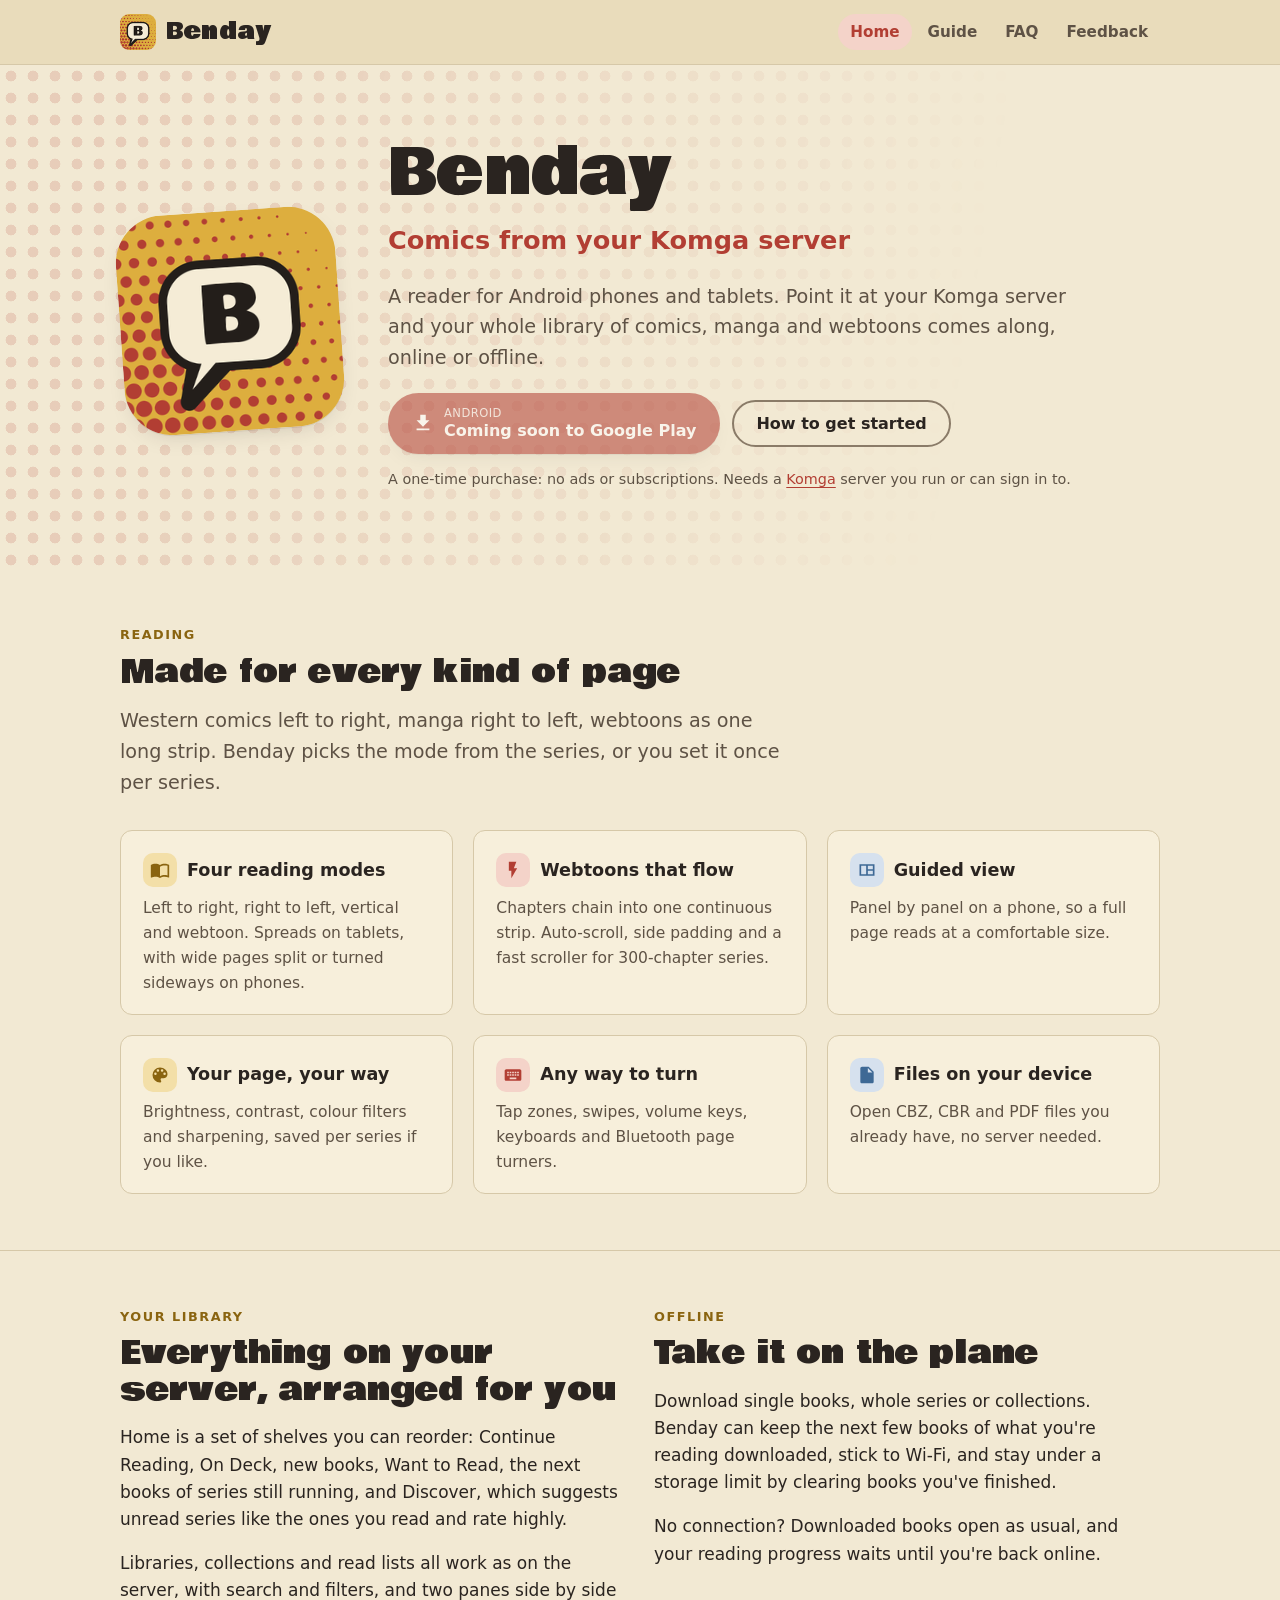
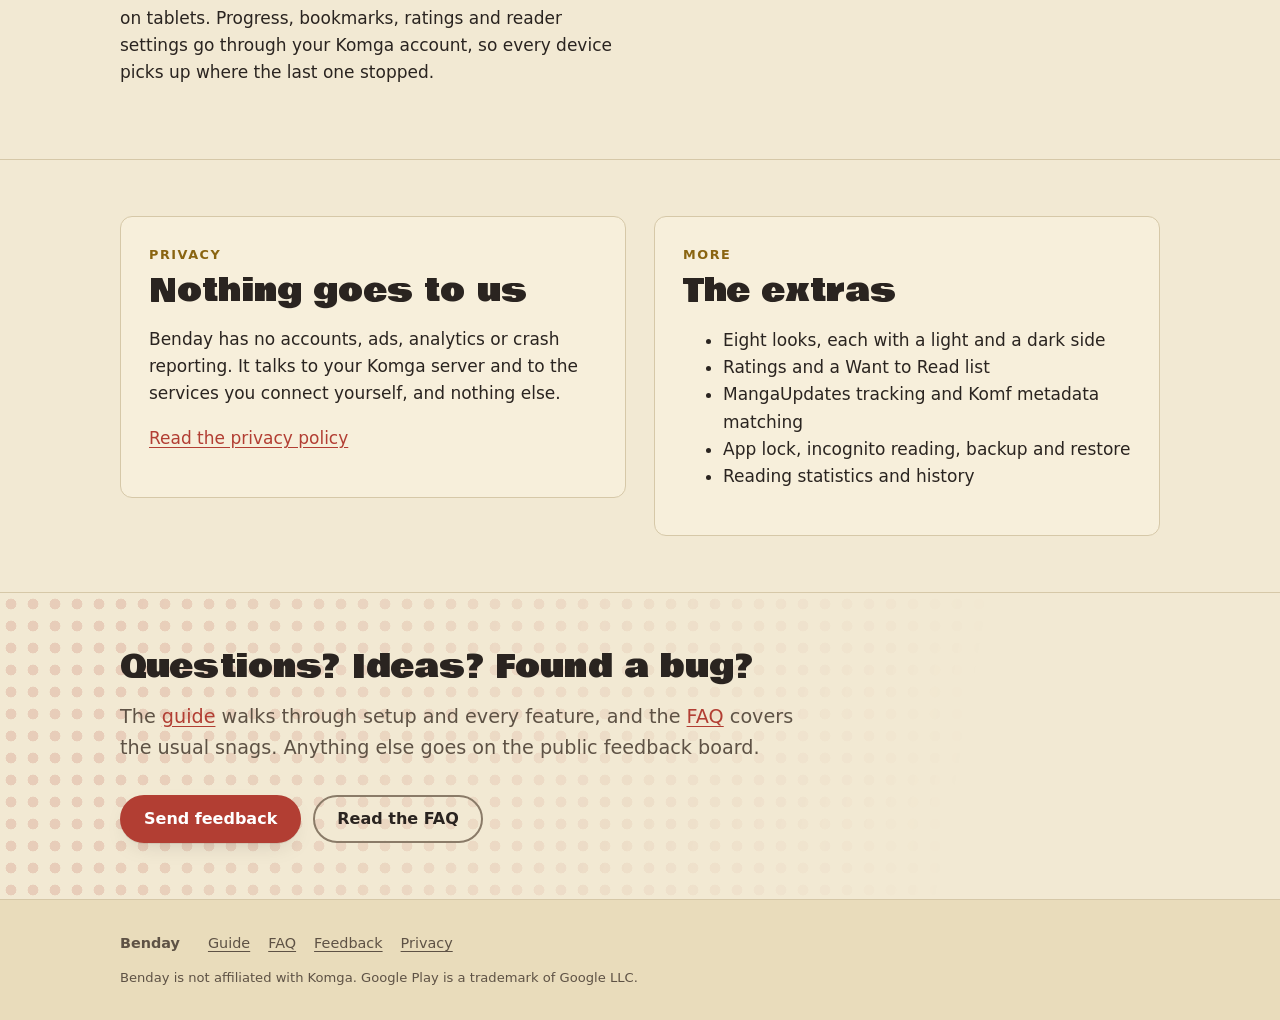
==== index.html @ 6f338eef "Benday is a one-time purchase" ====
<!doctype html>
<html lang="en">
<head>
  <meta charset="utf-8">
  <meta name="viewport" content="width=device-width, initial-scale=1">
  <title>Benday: comics from your Komga server</title>
  <meta name="description" content="Benday is an Android reader for Komga: comics, manga and webtoons from your own server, online or offline. No accounts, ads or analytics.">
  <meta property="og:title" content="Benday">
  <meta property="og:description" content="Comics, manga and webtoons from your own Komga server, on your Android phone or tablet.">
  <meta property="og:image" content="assets/img/feature-graphic.png">
  <meta name="theme-color" content="#e9dcbb" media="(prefers-color-scheme: light)">
  <meta name="theme-color" content="#1e2631" media="(prefers-color-scheme: dark)">
  <link rel="icon" href="assets/img/favicon.png">
  <link rel="apple-touch-icon" href="assets/img/apple-touch-icon.png">
  <link rel="stylesheet" href="assets/style.css">
</head>
<body>
  <header class="site-header">
    <div class="wrap">
      <a class="brand" href="index.html"><img src="assets/img/favicon.png" alt="" width="36" height="36">Benday</a>
      <nav class="site-nav" aria-label="Main">
        <a href="index.html">Home</a>
        <a href="docs.html">Guide</a>
        <a href="faq.html">FAQ</a>
        <a href="feedback.html">Feedback</a>
      </nav>
    </div>
  </header>

  <main>
    <div class="hero dots">
      <div class="wrap">
        <img class="hero-icon" src="assets/img/icon-256.png" alt="The Benday app icon: a speech bubble with a B on a halftone background" width="220" height="220">
        <div>
          <h1>Benday</h1>
          <p class="tagline">Comics from your Komga server</p>
          <p class="lede">A reader for Android phones and tablets. Point it at your Komga server and your whole library of comics, manga and webtoons comes along, online or offline.</p>
          <div class="actions">
            <a class="btn btn-primary" data-play href="#">
              <svg viewBox="0 0 24 24" aria-hidden="true"><path fill="currentColor" d="M5 20h14v-2H5v2zM19 9h-4V3H9v6H5l7 7 7-7z"/></svg>
              <span><small>Android</small><span data-play-label>Get it on Google Play</span></span>
            </a>
            <a class="btn btn-ghost" href="docs.html#getting-started">How to get started</a>
          </div>
          <p class="note">A one-time purchase: no ads or subscriptions. Needs a <a href="https://komga.org">Komga</a> server you run or can sign in to.</p>
        </div>
      </div>
    </div>

    <section>
      <div class="wrap">
        <div class="section-head">
          <p class="kicker">Reading</p>
          <h2>Made for every kind of page</h2>
          <p class="lede">Western comics left to right, manga right to left, webtoons as one long strip. Benday picks the mode from the series, or you set it once per series.</p>
        </div>
        <div class="features">
          <article class="feature">
            <h3><span class="badge"><svg viewBox="0 0 24 24" aria-hidden="true"><path fill="currentColor" d="M21 5c-1.1-.35-2.3-.5-3.5-.5-1.95 0-4.05.4-5.5 1.5-1.45-1.1-3.55-1.5-5.5-1.5S2.45 4.9 1 6v14.65c0 .25.25.5.5.5.1 0 .15-.05.25-.05C3.1 20.45 5.05 20 6.5 20c1.95 0 4.05.4 5.5 1.5 1.35-.85 3.8-1.5 5.5-1.5 1.65 0 3.35.3 4.75 1.05.1.05.15.05.25.05.25 0 .5-.25.5-.5V6c-.6-.45-1.25-.75-2-1zm0 13.5c-1.1-.35-2.3-.5-3.5-.5-1.7 0-4.15.65-5.5 1.5V8c1.35-.85 3.8-1.5 5.5-1.5 1.2 0 2.4.15 3.5.5v11.5z"/></svg></span>Four reading modes</h3>
            <p>Left to right, right to left, vertical and webtoon. Spreads on tablets, with wide pages split or turned sideways on phones.</p>
          </article>
          <article class="feature">
            <h3><span class="badge"><svg viewBox="0 0 24 24" aria-hidden="true"><path fill="currentColor" d="M7 2v11h3v9l7-12h-4l3-8z"/></svg></span>Webtoons that flow</h3>
            <p>Chapters chain into one continuous strip. Auto-scroll, side padding and a fast scroller for 300-chapter series.</p>
          </article>
          <article class="feature">
            <h3><span class="badge"><svg viewBox="0 0 24 24" aria-hidden="true"><path fill="currentColor" d="M3 5v14h18V5H3zm8 12H5V7h6v10zm8 0h-6v-4h6v4zm0-6h-6V7h6v4z"/></svg></span>Guided view</h3>
            <p>Panel by panel on a phone, so a full page reads at a comfortable size.</p>
          </article>
          <article class="feature">
            <h3><span class="badge"><svg viewBox="0 0 24 24" aria-hidden="true"><path fill="currentColor" d="M12 3a9 9 0 0 0 0 18c.83 0 1.5-.67 1.5-1.5 0-.39-.15-.74-.39-1.01-.23-.26-.38-.61-.38-.99 0-.83.67-1.5 1.5-1.5H16c2.76 0 5-2.24 5-5 0-4.42-4.03-8-9-8zm-5.5 9a1.5 1.5 0 1 1 0-3 1.5 1.5 0 0 1 0 3zm3-4a1.5 1.5 0 1 1 0-3 1.5 1.5 0 0 1 0 3zm5 0a1.5 1.5 0 1 1 0-3 1.5 1.5 0 0 1 0 3zm3 4a1.5 1.5 0 1 1 0-3 1.5 1.5 0 0 1 0 3z"/></svg></span>Your page, your way</h3>
            <p>Brightness, contrast, colour filters and sharpening, saved per series if you like.</p>
          </article>
          <article class="feature">
            <h3><span class="badge"><svg viewBox="0 0 24 24" aria-hidden="true"><path fill="currentColor" d="M20 5H4c-1.1 0-2 .9-2 2v10c0 1.1.9 2 2 2h16c1.1 0 2-.9 2-2V7c0-1.1-.9-2-2-2zm-9 3h2v2h-2V8zm0 3h2v2h-2v-2zM8 8h2v2H8V8zm0 3h2v2H8v-2zm-1 2H5v-2h2v2zm0-3H5V8h2v2zm9 7H8v-2h8v2zm0-4h-2v-2h2v2zm0-3h-2V8h2v2zm3 3h-2v-2h2v2zm0-3h-2V8h2v2z"/></svg></span>Any way to turn</h3>
            <p>Tap zones, swipes, volume keys, keyboards and Bluetooth page turners.</p>
          </article>
          <article class="feature">
            <h3><span class="badge"><svg viewBox="0 0 24 24" aria-hidden="true"><path fill="currentColor" d="M14 2H6c-1.1 0-2 .9-2 2v16c0 1.1.9 2 2 2h12c1.1 0 2-.9 2-2V8l-6-6zm-1 7V3.5L18.5 9H13z"/></svg></span>Files on your device</h3>
            <p>Open CBZ, CBR and PDF files you already have, no server needed.</p>
          </article>
        </div>
      </div>
    </section>

    <section>
      <div class="wrap split">
        <div>
          <p class="kicker">Your library</p>
          <h2>Everything on your server, arranged for you</h2>
          <p>Home is a set of shelves you can reorder: Continue Reading, On Deck, new books, Want to Read, the next books of series still running, and Discover, which suggests unread series like the ones you read and rate highly.</p>
          <p>Libraries, collections and read lists all work as on the server, with search and filters, and two panes side by side on tablets. Progress, bookmarks, ratings and reader settings go through your Komga account, so every device picks up where the last one stopped.</p>
        </div>
        <div>
          <p class="kicker">Offline</p>
          <h2>Take it on the plane</h2>
          <p>Download single books, whole series or collections. Benday can keep the next few books of what you're reading downloaded, stick to Wi-Fi, and stay under a storage limit by clearing books you've finished.</p>
          <p>No connection? Downloaded books open as usual, and your reading progress waits until you're back online.</p>
        </div>
      </div>
    </section>

    <section>
      <div class="wrap split">
        <div class="panel">
          <p class="kicker">Privacy</p>
          <h2>Nothing goes to us</h2>
          <p>Benday has no accounts, ads, analytics or crash reporting. It talks to your Komga server and to the services you connect yourself, and nothing else.</p>
          <p><a href="privacy.html">Read the privacy policy</a></p>
        </div>
        <div class="panel">
          <p class="kicker">More</p>
          <h2>The extras</h2>
          <ul>
            <li>Eight looks, each with a light and a dark side</li>
            <li>Ratings and a Want to Read list</li>
            <li>MangaUpdates tracking and Komf metadata matching</li>
            <li>App lock, incognito reading, backup and restore</li>
            <li>Reading statistics and history</li>
          </ul>
        </div>
      </div>
    </section>

    <section class="dots">
      <div class="wrap">
        <div class="section-head">
          <h2>Questions? Ideas? Found a bug?</h2>
          <p class="lede">The <a href="docs.html">guide</a> walks through setup and every feature, and the <a href="faq.html">FAQ</a> covers the usual snags. Anything else goes on the public feedback board.</p>
        </div>
        <div class="actions">
          <a class="btn btn-primary" href="feedback.html">Send feedback</a>
          <a class="btn btn-ghost" href="faq.html">Read the FAQ</a>
        </div>
      </div>
    </section>
  </main>

  <footer class="site-footer">
    <div class="wrap">
      <strong>Benday</strong>
      <nav aria-label="Footer">
        <a href="docs.html">Guide</a>
        <a href="faq.html">FAQ</a>
        <a href="feedback.html">Feedback</a>
        <a href="privacy.html">Privacy</a>
      </nav>
      <p class="legal">Benday is not affiliated with Komga. Google Play is a trademark of Google LLC.</p>
    </div>
  </footer>
  <script src="config.js"></script>
  <script src="assets/site.js"></script>
</body>
</html>
---- assets/style.css ----
/* Benday website — the app's Aged Newsprint look: cream paper, brick
   ink, mustard and denim, Ben-Day dots, Bowlby One headings. Dark mode is
   the app's night side (dark denim, brick and mustard). */

@font-face {
  font-family: 'Bowlby One';
  src: url('fonts/BowlbyOne-Regular.ttf') format('truetype');
  font-display: swap;
}

:root {
  --ground: #f2e9d3;
  --bar: #e9dcbb;
  --card: #f7efdb;
  --sunk: #ebdfc3;
  --ink: #2a2420;
  --ink-soft: #5e5245;
  --outline: #8a7b68;
  --rule: #d6c8a8;
  --brick: #b23e33;
  --on-brick: #ffffff;
  --brick-wash: #f4d3c9;
  --denim: #3e6995;
  --denim-wash: #d6e1ee;
  --mustard: #ddae3e;
  --mustard-deep: #8a6410;
  --mustard-wash: #f3dfa8;
  --dot: rgba(178, 62, 51, 0.16);
  --shadow: 0 1px 0 rgba(42, 36, 32, 0.08), 0 8px 24px -12px rgba(42, 36, 32, 0.25);
  --radius: 12px;
  --display: 'Bowlby One', 'Arial Black', Impact, sans-serif;
  --body: 'Noto Sans', Roboto, system-ui, -apple-system, 'Segoe UI', sans-serif;
  --mono: 'JetBrains Mono', ui-monospace, 'SFMono-Regular', Menlo, monospace;
  color-scheme: light;
}

@media (prefers-color-scheme: dark) {
  :root {
    --ground: #141a22;
    --bar: #1e2631;
    --card: #1c242f;
    --sunk: #0f141a;
    --ink: #ece4d2;
    --ink-soft: #a9a291;
    --outline: #4f5a68;
    --rule: #2e3946;
    --brick: #e0675c;
    --on-brick: #2a0a06;
    --brick-wash: #6b241d;
    --denim: #8fb3d9;
    --denim-wash: #232d39;
    --mustard: #ddae3e;
    --mustard-deep: #ddae3e;
    --mustard-wash: #4a3a12;
    --dot: rgba(221, 174, 62, 0.12);
    --shadow: 0 1px 0 rgba(0, 0, 0, 0.3), 0 10px 28px -14px rgba(0, 0, 0, 0.7);
    color-scheme: dark;
  }
}

*, *::before, *::after { box-sizing: border-box; }

html { -webkit-text-size-adjust: 100%; }

body {
  margin: 0;
  background: var(--ground);
  color: var(--ink);
  font: 17px/1.6 var(--body);
}

img { max-width: 100%; height: auto; }

a { color: var(--brick); text-underline-offset: 3px; }
a:hover { text-decoration-thickness: 2px; }

:focus-visible { outline: 3px solid var(--denim); outline-offset: 2px; border-radius: 4px; }

.wrap {
  width: 100%;
  max-width: 1080px;
  margin: 0 auto;
  padding-inline: 20px;
}

/* Halftone: a dot screen that fades out, like the feature graphic. */
.dots {
  position: relative;
  isolation: isolate;
}
.dots::before {
  content: '';
  position: absolute;
  inset: 0;
  z-index: -1;
  background-image: radial-gradient(circle, var(--dot) 34%, transparent 36%);
  background-size: 22px 22px;
  -webkit-mask-image: linear-gradient(100deg, #000 10%, transparent 75%);
  mask-image: linear-gradient(100deg, #000 10%, transparent 75%);
  pointer-events: none;
}

/* ---------- Header ---------- */

.site-header {
  background: var(--bar);
  border-bottom: 1px solid var(--rule);
  position: sticky;
  top: 0;
  z-index: 10;
}
.site-header .wrap {
  display: flex;
  align-items: center;
  gap: 16px;
  min-height: 64px;
  flex-wrap: wrap;
}
.brand {
  display: flex;
  align-items: center;
  gap: 10px;
  color: var(--ink);
  text-decoration: none;
  font-family: var(--display);
  font-size: 1.45rem;
  letter-spacing: 0.01em;
}
.brand img { width: 36px; height: 36px; border-radius: 9px; }
.site-nav {
  display: flex;
  gap: 4px;
  margin-left: auto;
  flex-wrap: wrap;
}
.site-nav a {
  color: var(--ink-soft);
  text-decoration: none;
  font-weight: 600;
  font-size: 0.95rem;
  padding: 6px 12px;
  border-radius: 999px;
}
.site-nav a:hover { color: var(--ink); background: var(--sunk); }
.site-nav a[aria-current='page'] { color: var(--brick); background: var(--brick-wash); }
@media (prefers-color-scheme: dark) {
  .site-nav a[aria-current='page'] { color: #ffd9d3; }
}

/* ---------- Type ---------- */

h1, h2, h3 { line-height: 1.15; text-wrap: balance; margin: 0 0 0.5em; }
h1, h2 { font-family: var(--display); font-weight: 400; letter-spacing: 0.005em; }
h1 { font-size: clamp(2.4rem, 6vw, 4rem); }
h2 { font-size: clamp(1.5rem, 3vw, 2rem); }
h3 { font-size: 1.1rem; font-weight: 700; }
p { margin: 0 0 1em; }
.lede { font-size: 1.2rem; color: var(--ink-soft); max-width: 36em; }
.kicker {
  font-size: 0.8rem;
  font-weight: 700;
  letter-spacing: 0.12em;
  text-transform: uppercase;
  color: var(--mustard-deep);
  margin-bottom: 0.6em;
}
code, kbd {
  font-family: var(--mono);
  font-size: 0.88em;
  background: var(--sunk);
  border: 1px solid var(--rule);
  border-radius: 6px;
  padding: 0.05em 0.35em;
}

/* ---------- Buttons ---------- */

.btn {
  display: inline-flex;
  align-items: center;
  gap: 10px;
  padding: 12px 22px;
  border-radius: 999px;
  font: 700 1rem/1.2 var(--body);
  text-decoration: none;
  border: 2px solid transparent;
  cursor: pointer;
}
.btn-primary { background: var(--brick); color: var(--on-brick); box-shadow: var(--shadow); }
.btn-primary:hover { filter: brightness(1.06); }
.btn-ghost { color: var(--ink); border-color: var(--outline); background: transparent; }
.btn-ghost:hover { background: var(--sunk); }
.btn[aria-disabled='true'], .btn:disabled { opacity: 0.55; cursor: not-allowed; filter: none; }
.btn svg { width: 22px; height: 22px; flex: none; }
.btn small { display: block; font-weight: 500; font-size: 0.72rem; opacity: 0.85; letter-spacing: 0.04em; text-transform: uppercase; }
.actions { display: flex; flex-wrap: wrap; gap: 12px; align-items: center; }

/* ---------- Hero ---------- */

.hero { padding-block: 72px 64px; }
.hero .wrap {
  display: grid;
  grid-template-columns: auto 1fr;
  gap: 48px;
  align-items: center;
}
.hero-icon {
  width: 220px;
  height: 220px;
  border-radius: 48px;
  box-shadow: var(--shadow);
  transform: rotate(-4deg);
}
.hero h1 { margin-bottom: 0.15em; }
.hero .tagline {
  color: var(--brick);
  font-size: clamp(1.2rem, 2.6vw, 1.6rem);
  font-weight: 600;
  margin-bottom: 0.8em;
}
.hero .note { font-size: 0.9rem; color: var(--ink-soft); margin-top: 14px; }
@media (max-width: 720px) {
  .hero { padding-block: 40px; }
  .hero .wrap { grid-template-columns: 1fr; gap: 24px; }
  .hero-icon { width: 128px; height: 128px; border-radius: 30px; }
}

/* ---------- Sections ---------- */

section { padding-block: 56px; }
section + section { border-top: 1px solid var(--rule); }
.section-head { max-width: 40em; margin-bottom: 32px; }

.features {
  display: grid;
  grid-template-columns: repeat(3, 1fr);
  gap: 20px;
}
@media (max-width: 900px) { .features { grid-template-columns: repeat(2, 1fr); } }
@media (max-width: 560px) { .features { grid-template-columns: 1fr; } }
.feature {
  background: var(--card);
  border: 1px solid var(--rule);
  border-radius: var(--radius);
  padding: 22px 22px 18px;
}
.feature h3 { display: flex; align-items: center; gap: 10px; }
.feature p { color: var(--ink-soft); margin: 0; font-size: 0.97rem; }
.badge {
  display: inline-grid;
  place-items: center;
  width: 34px;
  height: 34px;
  border-radius: 10px;
  flex: none;
  background: var(--mustard-wash);
  color: var(--mustard-deep);
}
.badge svg { width: 20px; height: 20px; }
.feature:nth-child(3n + 2) .badge { background: var(--brick-wash); color: var(--brick); }
.feature:nth-child(3n) .badge { background: var(--denim-wash); color: var(--denim); }

.panel {
  background: var(--card);
  border: 1px solid var(--rule);
  border-radius: var(--radius);
  padding: 28px;
}
.split {
  display: grid;
  grid-template-columns: 1fr 1fr;
  gap: 28px;
  align-items: start;
}
@media (max-width: 760px) { .split { grid-template-columns: 1fr; } }

.steps { counter-reset: step; list-style: none; padding: 0; margin: 0; display: grid; gap: 14px; }
.steps li { counter-increment: step; display: grid; grid-template-columns: 40px 1fr; gap: 12px; align-items: start; }
.steps li::before {
  content: counter(step);
  display: grid;
  place-items: center;
  width: 36px;
  height: 36px;
  border-radius: 50%;
  background: var(--brick);
  color: var(--on-brick);
  font-family: var(--display);
  font-size: 1rem;
}

.callout {
  border-left: 4px solid var(--mustard);
  background: var(--mustard-wash);
  border-radius: 0 var(--radius) var(--radius) 0;
  padding: 14px 18px;
  margin: 0 0 1.2em;
}
.callout p:last-child { margin: 0; }

/* ---------- Docs layout ---------- */

.page-head { padding-block: 48px 32px; border-bottom: 1px solid var(--rule); }
.page-head p { margin: 0; }

.docs {
  display: grid;
  grid-template-columns: 220px minmax(0, 1fr);
  gap: 48px;
  padding-block: 40px 72px;
}
.toc { position: sticky; top: 88px; align-self: start; font-size: 0.93rem; }
.toc p { font-weight: 700; font-size: 0.75rem; letter-spacing: 0.12em; text-transform: uppercase; color: var(--ink-soft); margin-bottom: 8px; }
.toc ol { list-style: none; padding: 0; margin: 0; display: grid; gap: 2px; }
.toc a { display: block; color: var(--ink-soft); text-decoration: none; padding: 5px 10px; border-radius: 8px; border-left: 3px solid transparent; }
.toc a:hover { color: var(--ink); background: var(--sunk); }
.prose { max-width: 44em; }
.prose h2 { margin-top: 1.6em; scroll-margin-top: 88px; padding-top: 0.4em; border-top: 1px solid var(--rule); }
.prose h2:first-child { margin-top: 0; border-top: 0; padding-top: 0; }
.prose h3 { margin-top: 1.4em; }
.prose ul, .prose ol { padding-left: 1.3em; margin: 0 0 1em; }
.prose li { margin-bottom: 0.35em; }
.prose table { width: 100%; border-collapse: collapse; font-size: 0.95rem; margin-bottom: 1.2em; }
.prose th, .prose td { text-align: left; padding: 8px 10px; border-bottom: 1px solid var(--rule); vertical-align: top; }
.prose th { font-size: 0.78rem; letter-spacing: 0.08em; text-transform: uppercase; color: var(--ink-soft); }
.table-scroll { overflow-x: auto; }
@media (max-width: 820px) {
  .docs { grid-template-columns: 1fr; gap: 24px; }
  .toc { position: static; }
  .toc ol { grid-template-columns: repeat(auto-fill, minmax(150px, 1fr)); }
}

/* ---------- FAQ ---------- */

.faq { display: grid; gap: 12px; max-width: 48em; padding-block: 40px 72px; }
.faq details {
  background: var(--card);
  border: 1px solid var(--rule);
  border-radius: var(--radius);
  padding: 0 20px;
}
.faq summary {
  cursor: pointer;
  list-style: none;
  font-weight: 700;
  padding: 16px 32px 16px 0;
  position: relative;
}
.faq summary::-webkit-details-marker { display: none; }
.faq summary::after {
  content: '+';
  position: absolute;
  right: 0;
  top: 50%;
  translate: 0 -50%;
  font-family: var(--display);
  color: var(--brick);
  font-size: 1.3rem;
}
.faq details[open] summary::after { content: '–'; }
.faq details > div { padding-bottom: 16px; color: var(--ink-soft); }
.faq details > div p:last-child { margin: 0; }
.faq-group { font-family: var(--display); font-size: 1.2rem; margin: 20px 0 4px; }

/* ---------- Feedback form ---------- */

.form { display: grid; gap: 18px; }
.field { display: grid; gap: 6px; }
.field label, .field legend { font-weight: 700; font-size: 0.95rem; }
.field .hint { font-size: 0.85rem; color: var(--ink-soft); }
.row { display: grid; grid-template-columns: repeat(3, 1fr); gap: 14px; }
@media (max-width: 560px) { .row { grid-template-columns: 1fr; } }
input[type='text'], textarea, select {
  width: 100%;
  font: inherit;
  font-size: 1rem;
  color: var(--ink);
  background: var(--ground);
  border: 1.5px solid var(--outline);
  border-radius: 10px;
  padding: 10px 12px;
}
textarea { min-height: 160px; resize: vertical; }
input:focus, textarea:focus, select:focus { outline: none; border-color: var(--denim); box-shadow: 0 0 0 3px var(--denim-wash); }
fieldset { border: 0; padding: 0; margin: 0; }
.kinds { display: grid; grid-template-columns: repeat(3, 1fr); gap: 10px; }
@media (max-width: 480px) { .kinds { grid-template-columns: 1fr; } }
.kind input { position: absolute; opacity: 0; pointer-events: none; }
.kind span {
  display: block;
  border: 1.5px solid var(--rule);
  background: var(--ground);
  border-radius: 10px;
  padding: 12px 14px;
  cursor: pointer;
  font-weight: 700;
}
.kind span small { display: block; font-weight: 400; color: var(--ink-soft); font-size: 0.85rem; }
.kind input:checked + span { border-color: var(--brick); background: var(--brick-wash); }
.kind input:focus-visible + span { outline: 3px solid var(--denim); outline-offset: 2px; }
.form-status { font-size: 0.9rem; color: var(--ink-soft); min-height: 1.4em; margin: 0; }

/* ---------- Footer ---------- */

.site-footer {
  background: var(--bar);
  border-top: 1px solid var(--rule);
  padding-block: 32px;
  font-size: 0.9rem;
  color: var(--ink-soft);
}
.site-footer .wrap { display: flex; flex-wrap: wrap; gap: 12px 28px; align-items: center; }
.site-footer nav { display: flex; flex-wrap: wrap; gap: 6px 18px; }
.site-footer a { color: var(--ink-soft); }
.site-footer .legal { flex-basis: 100%; margin: 0; font-size: 0.82rem; }

.placeholder { background: var(--mustard-wash); padding: 0 0.25em; border-radius: 4px; }
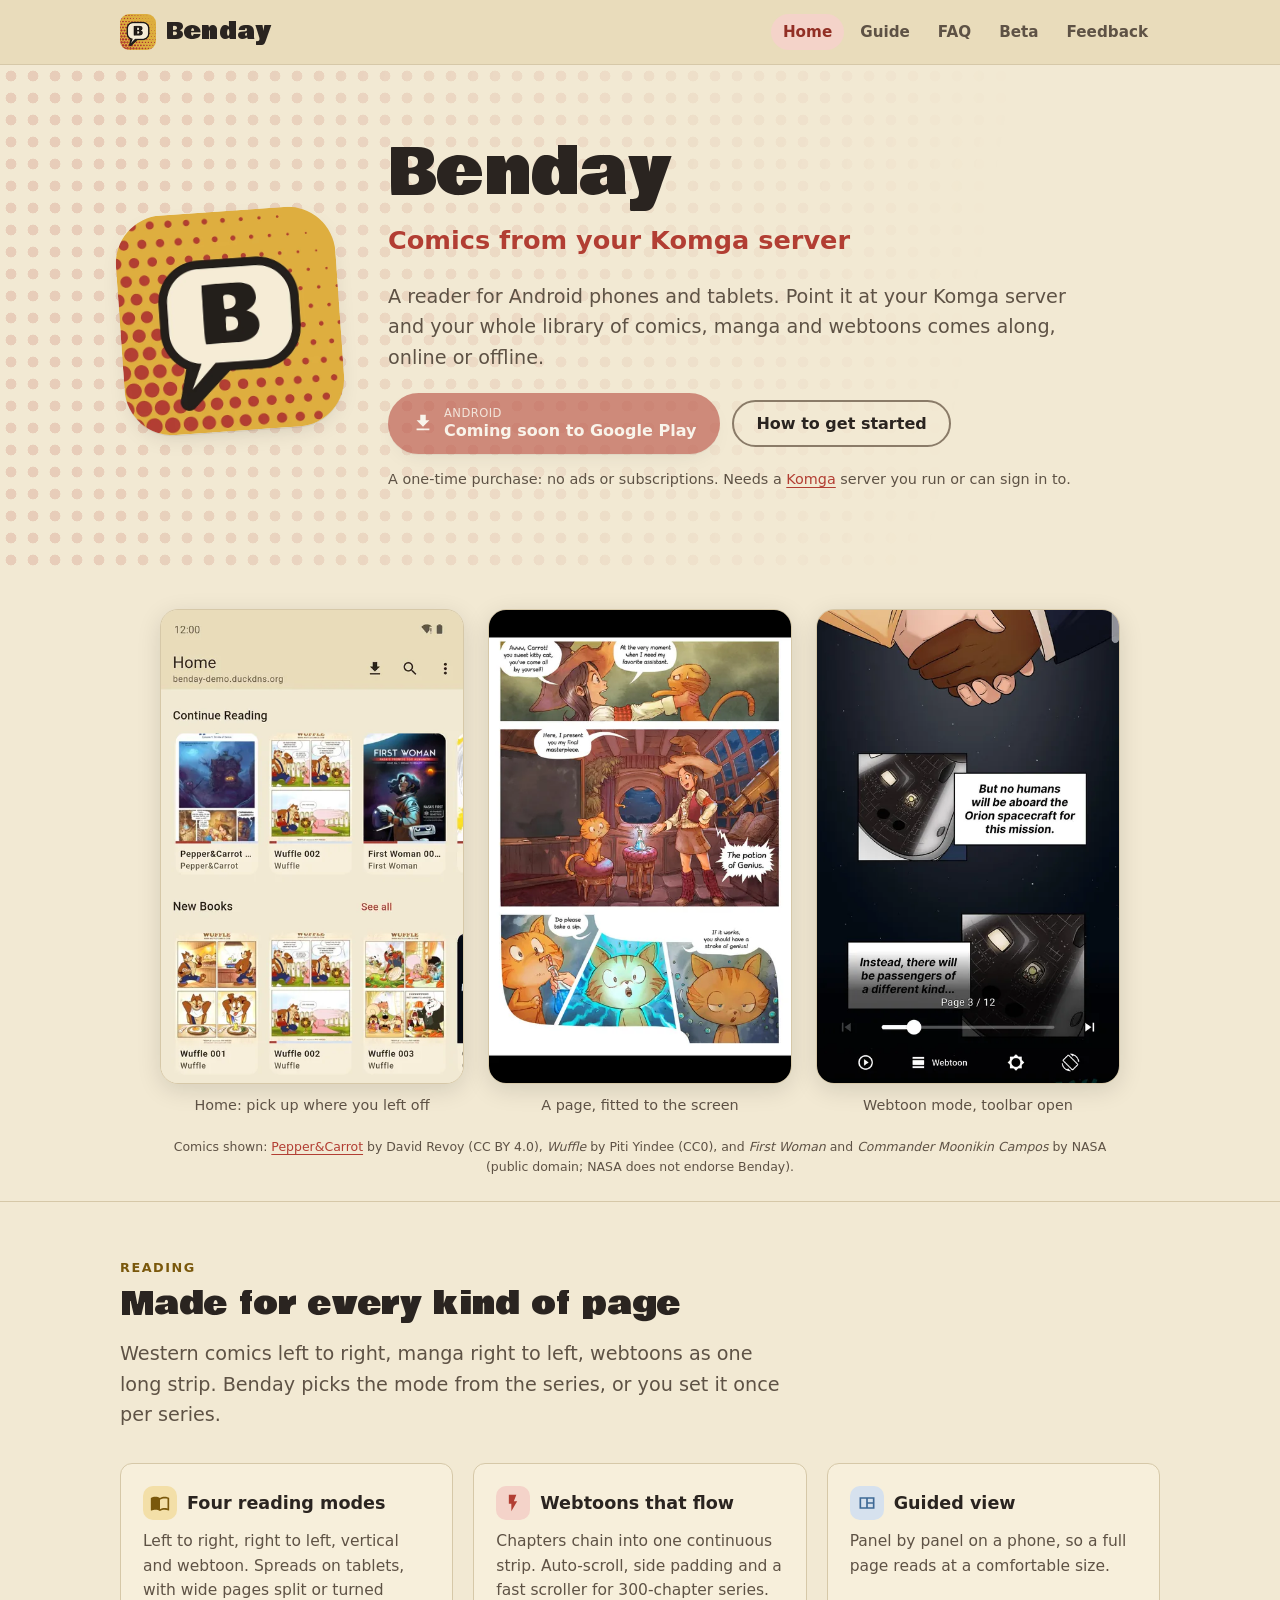
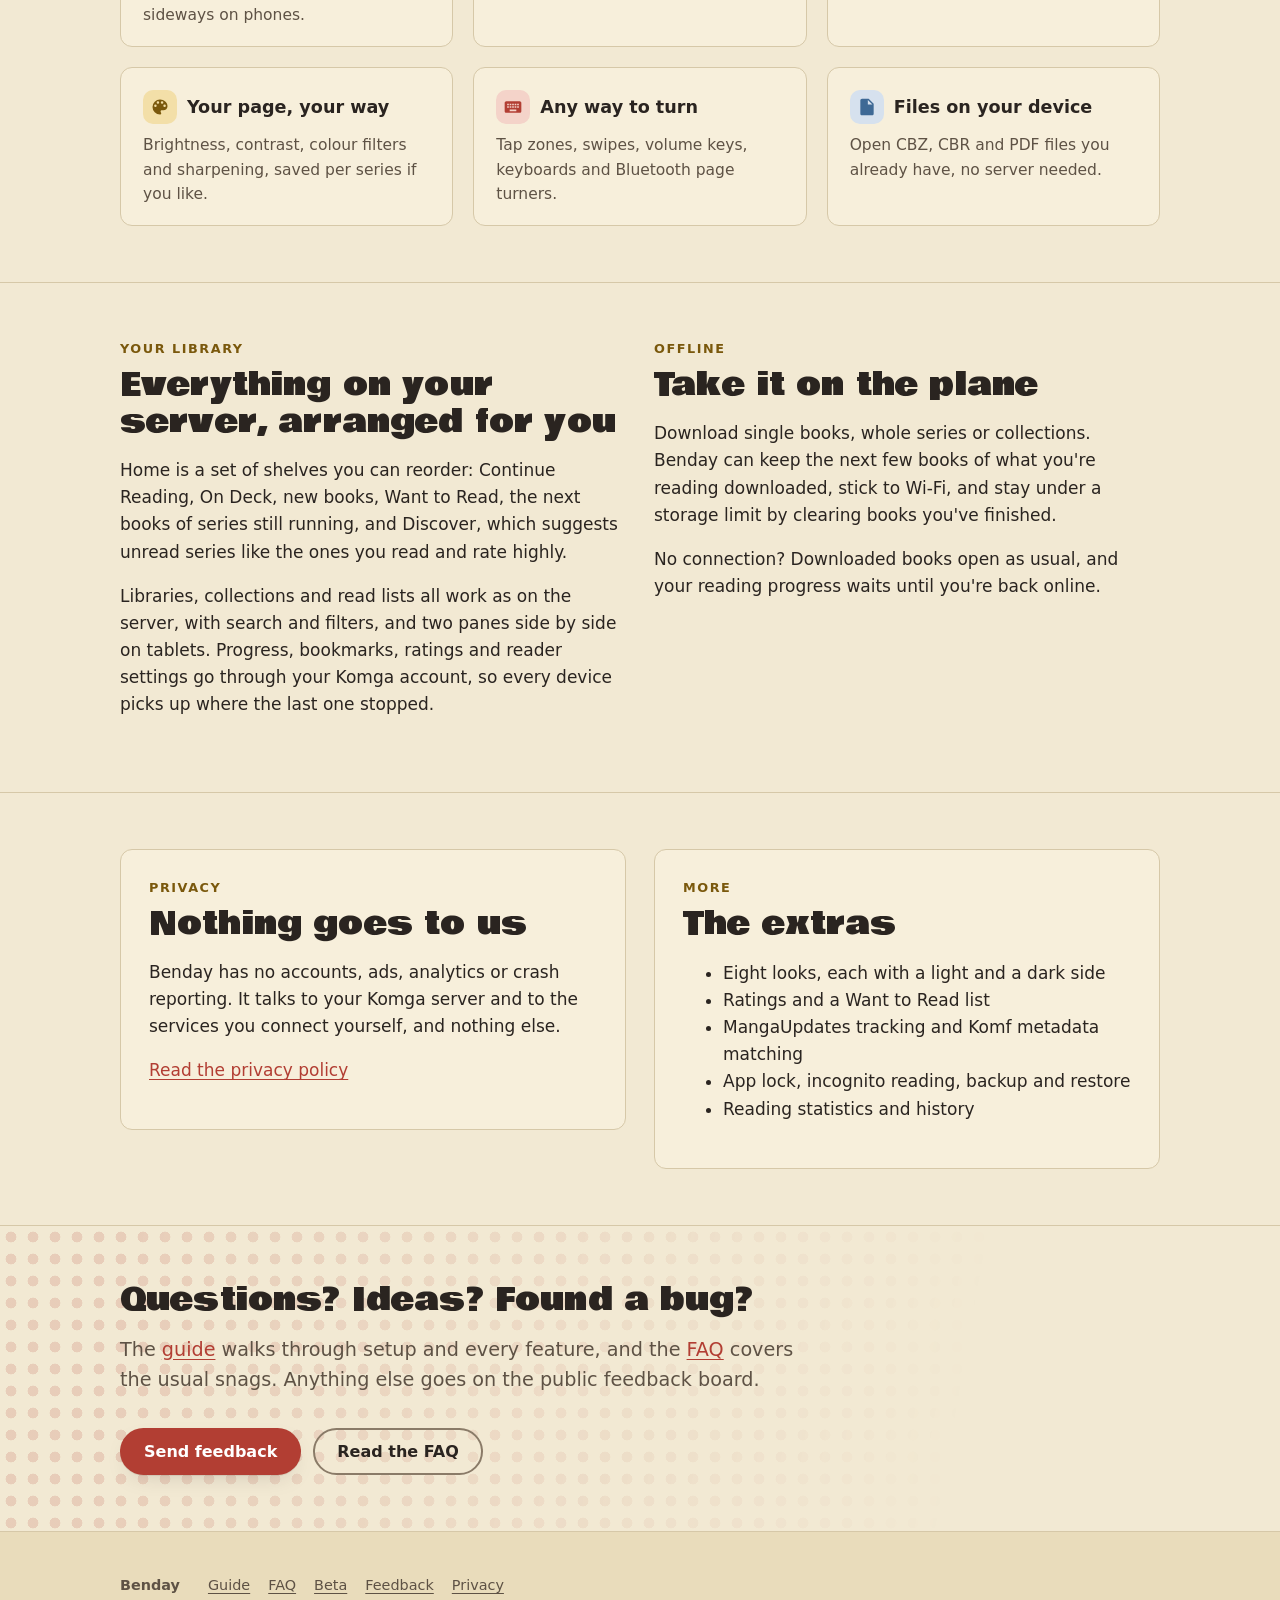
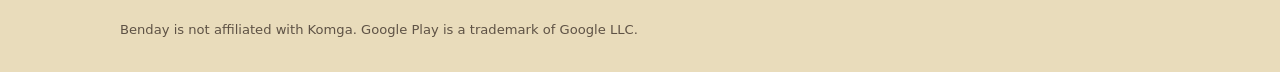
==== commit 637a12d1: "Beta sign-ups open; screenshots, accessibility and guide fixes" ====
--- a/index.html
+++ b/index.html
@@ -7,9 +7,13 @@
   <meta name="description" content="Benday is an Android reader for Komga: comics, manga and webtoons from your own server, online or offline. No accounts, ads or analytics.">
   <meta property="og:title" content="Benday">
   <meta property="og:description" content="Comics, manga and webtoons from your own Komga server, on your Android phone or tablet.">
-  <meta property="og:image" content="assets/img/feature-graphic.png">
+  <meta property="og:image" content="https://pallekarlsson.github.io/benday/assets/img/feature-graphic.png">
+  <meta property="og:url" content="https://pallekarlsson.github.io/benday/">
+  <meta property="og:type" content="website">
+  <meta name="twitter:card" content="summary_large_image">
   <meta name="theme-color" content="#e9dcbb" media="(prefers-color-scheme: light)">
   <meta name="theme-color" content="#1e2631" media="(prefers-color-scheme: dark)">
+  <link rel="canonical" href="https://pallekarlsson.github.io/benday/">
   <link rel="icon" href="assets/img/favicon.png">
   <link rel="apple-touch-icon" href="assets/img/apple-touch-icon.png">
   <link rel="stylesheet" href="assets/style.css">
@@ -22,6 +26,7 @@
         <a href="index.html">Home</a>
         <a href="docs.html">Guide</a>
         <a href="faq.html">FAQ</a>
+        <a href="beta.html">Beta</a>
         <a href="feedback.html">Feedback</a>
       </nav>
     </div>
@@ -30,7 +35,7 @@
   <main>
     <div class="hero dots">
       <div class="wrap">
-        <img class="hero-icon" src="assets/img/icon-256.png" alt="The Benday app icon: a speech bubble with a B on a halftone background" width="220" height="220">
+        <img class="hero-icon" src="assets/img/icon-512.webp" alt="The Benday app icon: a speech bubble with a B on a halftone background" width="220" height="220">
         <div>
           <h1>Benday</h1>
           <p class="tagline">Comics from your Komga server</p>
@@ -46,6 +51,26 @@
         </div>
       </div>
     </div>
+
+    <section class="shots-section" aria-label="Screenshots">
+      <div class="wrap">
+        <div class="shots">
+          <figure>
+            <img src="assets/img/screen-home.webp" alt="Benday's Home screen: Continue Reading and New Books shelves with comic covers" width="480" height="751">
+            <figcaption>Home: pick up where you left off</figcaption>
+          </figure>
+          <figure>
+            <img src="assets/img/screen-reader.webp" alt="A Pepper&amp;Carrot page open in the reader, fitted to the screen" width="480" height="751" loading="lazy">
+            <figcaption>A page, fitted to the screen</figcaption>
+          </figure>
+          <figure>
+            <img src="assets/img/screen-webtoon.webp" alt="A comic in webtoon mode with the reader toolbar and page slider showing" width="480" height="751" loading="lazy">
+            <figcaption>Webtoon mode, toolbar open</figcaption>
+          </figure>
+        </div>
+        <p class="credits">Comics shown: <a href="https://www.peppercarrot.com">Pepper&amp;Carrot</a> by David Revoy (CC BY 4.0), <i>Wuffle</i> by Piti Yindee (CC0), and <i>First Woman</i> and <i>Commander Moonikin Campos</i> by NASA (public domain; NASA does not endorse Benday).</p>
+      </div>
+    </section>
 
     <section>
       <div class="wrap">
@@ -142,6 +167,7 @@
       <nav aria-label="Footer">
         <a href="docs.html">Guide</a>
         <a href="faq.html">FAQ</a>
+        <a href="beta.html">Beta</a>
         <a href="feedback.html">Feedback</a>
         <a href="privacy.html">Privacy</a>
       </nav>
--- a/assets/style.css
+++ b/assets/style.css
@@ -4,7 +4,9 @@
 
 @font-face {
   font-family: 'Bowlby One';
-  src: url('fonts/BowlbyOne-Regular.ttf') format('truetype');
+  /* The OFL font as distributed, only repackaged as WOFF2 (not subset:
+     "Bowlby One" is a Reserved Font Name). */
+  src: url('fonts/BowlbyOne-Regular.woff2') format('woff2');
   font-display: swap;
 }
 
@@ -23,7 +25,7 @@
   --denim: #3e6995;
   --denim-wash: #d6e1ee;
   --mustard: #ddae3e;
-  --mustard-deep: #8a6410;
+  --mustard-deep: #7a580c;
   --mustard-wash: #f3dfa8;
   --dot: rgba(178, 62, 51, 0.16);
   --shadow: 0 1px 0 rgba(42, 36, 32, 0.08), 0 8px 24px -12px rgba(42, 36, 32, 0.25);
@@ -67,7 +69,12 @@
   background: var(--ground);
   color: var(--ink);
   font: 17px/1.6 var(--body);
-}
+  /* The footer stays at the bottom of short pages. */
+  min-height: 100vh;
+  display: flex;
+  flex-direction: column;
+}
+body > main { flex: 1; }
 
 img { max-width: 100%; height: auto; }
 
@@ -142,7 +149,22 @@
   border-radius: 999px;
 }
 .site-nav a:hover { color: var(--ink); background: var(--sunk); }
-.site-nav a[aria-current='page'] { color: var(--brick); background: var(--brick-wash); }
+.site-nav a[aria-current='page'] { color: #922f25; background: var(--brick-wash); }
+/* Phones: the links get a row of their own instead of wrapping in two. */
+@media (max-width: 560px) {
+  .site-header .wrap { row-gap: 0; min-height: 56px; padding-top: 8px; }
+  .site-nav {
+    margin-left: 0;
+    width: 100%;
+    flex-wrap: nowrap;
+    justify-content: space-between;
+    overflow-x: auto;
+    padding-bottom: 8px;
+  }
+  .site-nav a { padding: 6px 8px; font-size: 0.9rem; white-space: nowrap; }
+  /* The logo already links home. */
+  .site-nav a[href='index.html'] { display: none; }
+}
 @media (prefers-color-scheme: dark) {
   .site-nav a[aria-current='page'] { color: #ffd9d3; }
 }
@@ -229,6 +251,36 @@
 
 section { padding-block: 56px; }
 section + section { border-top: 1px solid var(--rule); }
+
+/* Screenshots: three across, a swipeable row on phones. */
+.shots-section { padding-block: 40px 24px; }
+.shots {
+  display: grid;
+  grid-template-columns: repeat(3, 1fr);
+  gap: 24px;
+  max-width: 960px;
+  margin-inline: auto;
+}
+.shots figure { margin: 0; }
+.shots img {
+  display: block;
+  width: 100%;
+  height: auto;
+  border-radius: 18px;
+  border: 1px solid var(--rule);
+  box-shadow: 0 6px 24px rgb(0 0 0 / 0.12);
+}
+.shots figcaption { margin-top: 10px; font-size: 0.9rem; color: var(--ink-soft); text-align: center; }
+.credits { max-width: 960px; margin: 20px auto 0; font-size: 0.78rem; color: var(--ink-soft); text-align: center; }
+@media (max-width: 720px) {
+  .shots {
+    grid-template-columns: repeat(3, 72%);
+    overflow-x: auto;
+    scroll-snap-type: x mandatory;
+    padding-bottom: 8px;
+  }
+  .shots figure { scroll-snap-align: center; }
+}
 .section-head { max-width: 40em; margin-bottom: 32px; }
 
 .features {
@@ -297,6 +349,8 @@
   margin: 0 0 1.2em;
 }
 .callout p:last-child { margin: 0; }
+/* Brick on the mustard wash is too faint (both themes). */
+.callout a { color: var(--ink); }
 
 /* ---------- Docs layout ---------- */
 
@@ -315,7 +369,7 @@
 .toc a { display: block; color: var(--ink-soft); text-decoration: none; padding: 5px 10px; border-radius: 8px; border-left: 3px solid transparent; }
 .toc a:hover { color: var(--ink); background: var(--sunk); }
 .prose { max-width: 44em; }
-.prose h2 { margin-top: 1.6em; scroll-margin-top: 88px; padding-top: 0.4em; border-top: 1px solid var(--rule); }
+.prose h2 { margin-top: 1.6em; scroll-margin-top: 104px; padding-top: 0.4em; border-top: 1px solid var(--rule); }
 .prose h2:first-child { margin-top: 0; border-top: 0; padding-top: 0; }
 .prose h3 { margin-top: 1.4em; }
 .prose ul, .prose ol { padding-left: 1.3em; margin: 0 0 1em; }
@@ -397,6 +451,7 @@
 }
 .kind span small { display: block; font-weight: 400; color: var(--ink-soft); font-size: 0.85rem; }
 .kind input:checked + span { border-color: var(--brick); background: var(--brick-wash); }
+.kind input:checked + span small { color: var(--ink); }
 .kind input:focus-visible + span { outline: 3px solid var(--denim); outline-offset: 2px; }
 .form-status { font-size: 0.9rem; color: var(--ink-soft); min-height: 1.4em; margin: 0; }
 
@@ -412,6 +467,8 @@
 .site-footer .wrap { display: flex; flex-wrap: wrap; gap: 12px 28px; align-items: center; }
 .site-footer nav { display: flex; flex-wrap: wrap; gap: 6px 18px; }
 .site-footer a { color: var(--ink-soft); }
+/* Big enough to tap. */
+.site-footer nav a { display: inline-block; padding-block: 10px; }
 .site-footer .legal { flex-basis: 100%; margin: 0; font-size: 0.82rem; }
 
 .placeholder { background: var(--mustard-wash); padding: 0 0.25em; border-radius: 4px; }
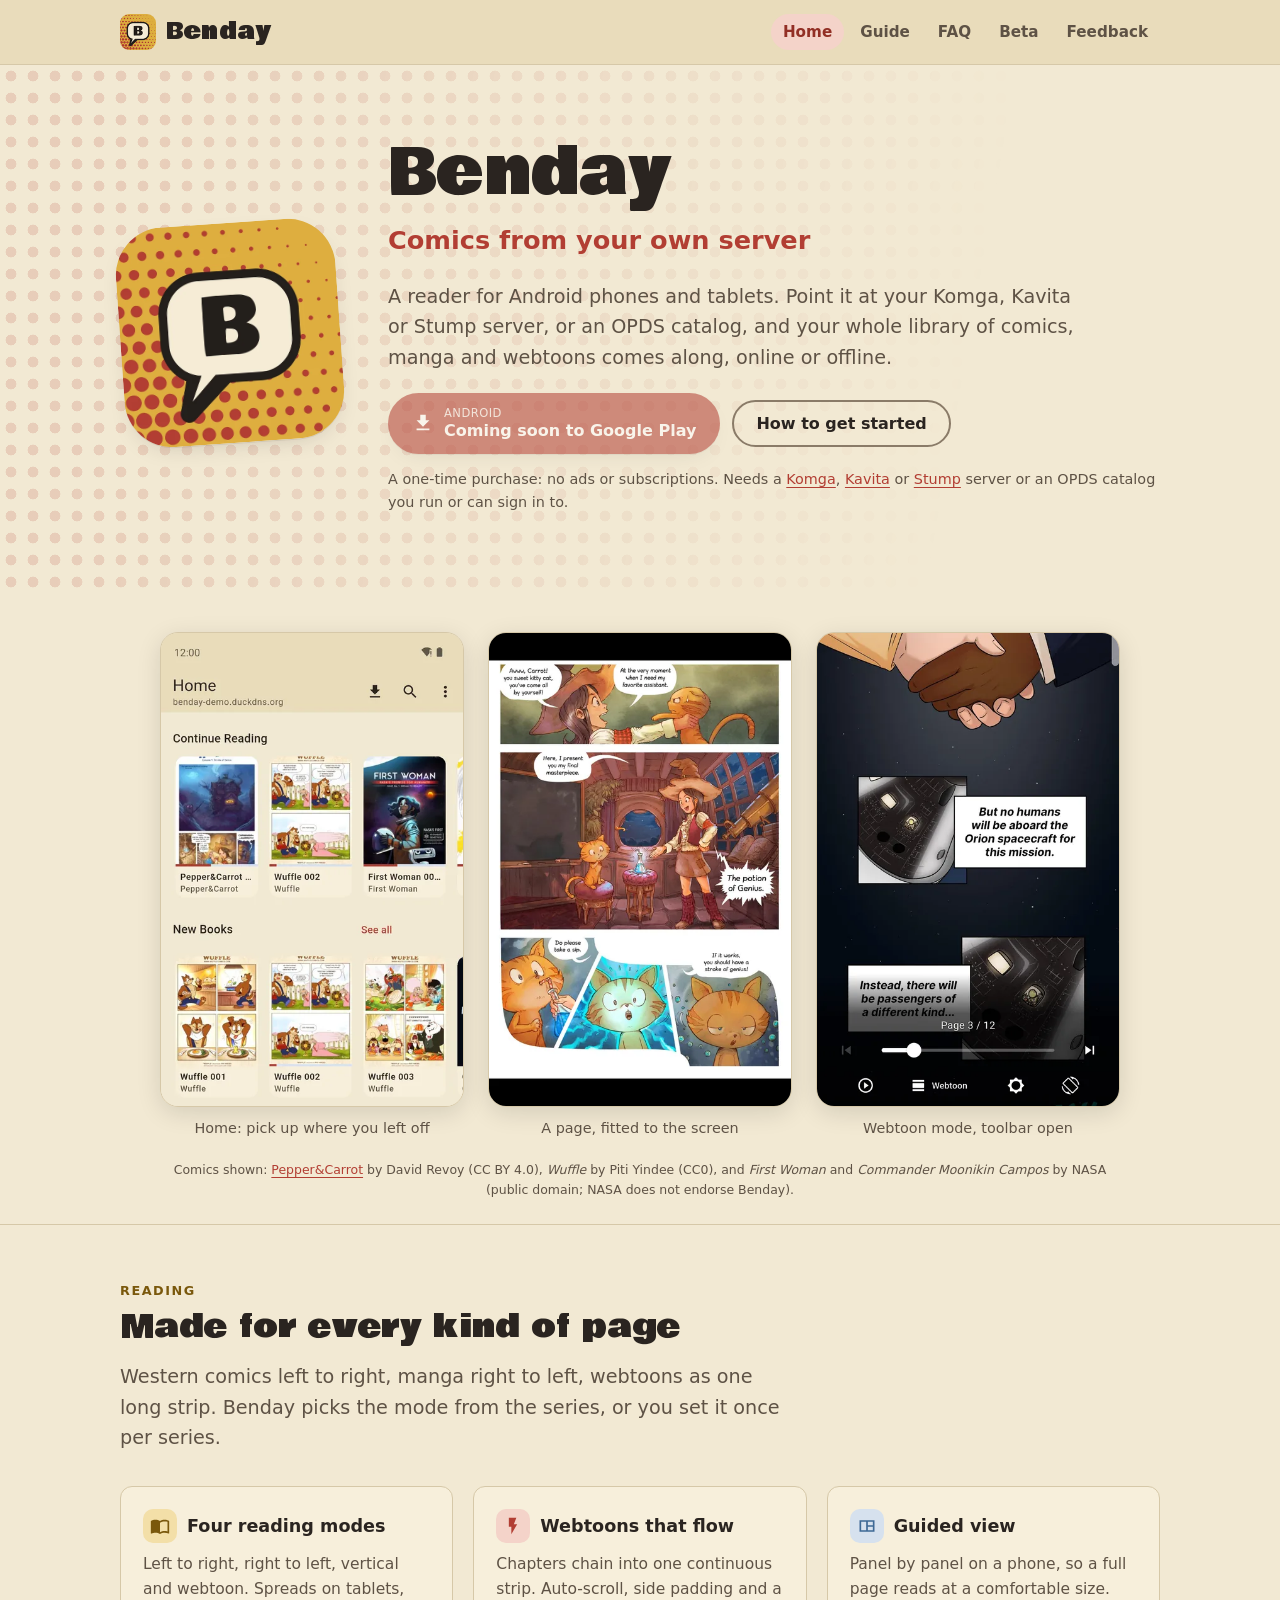
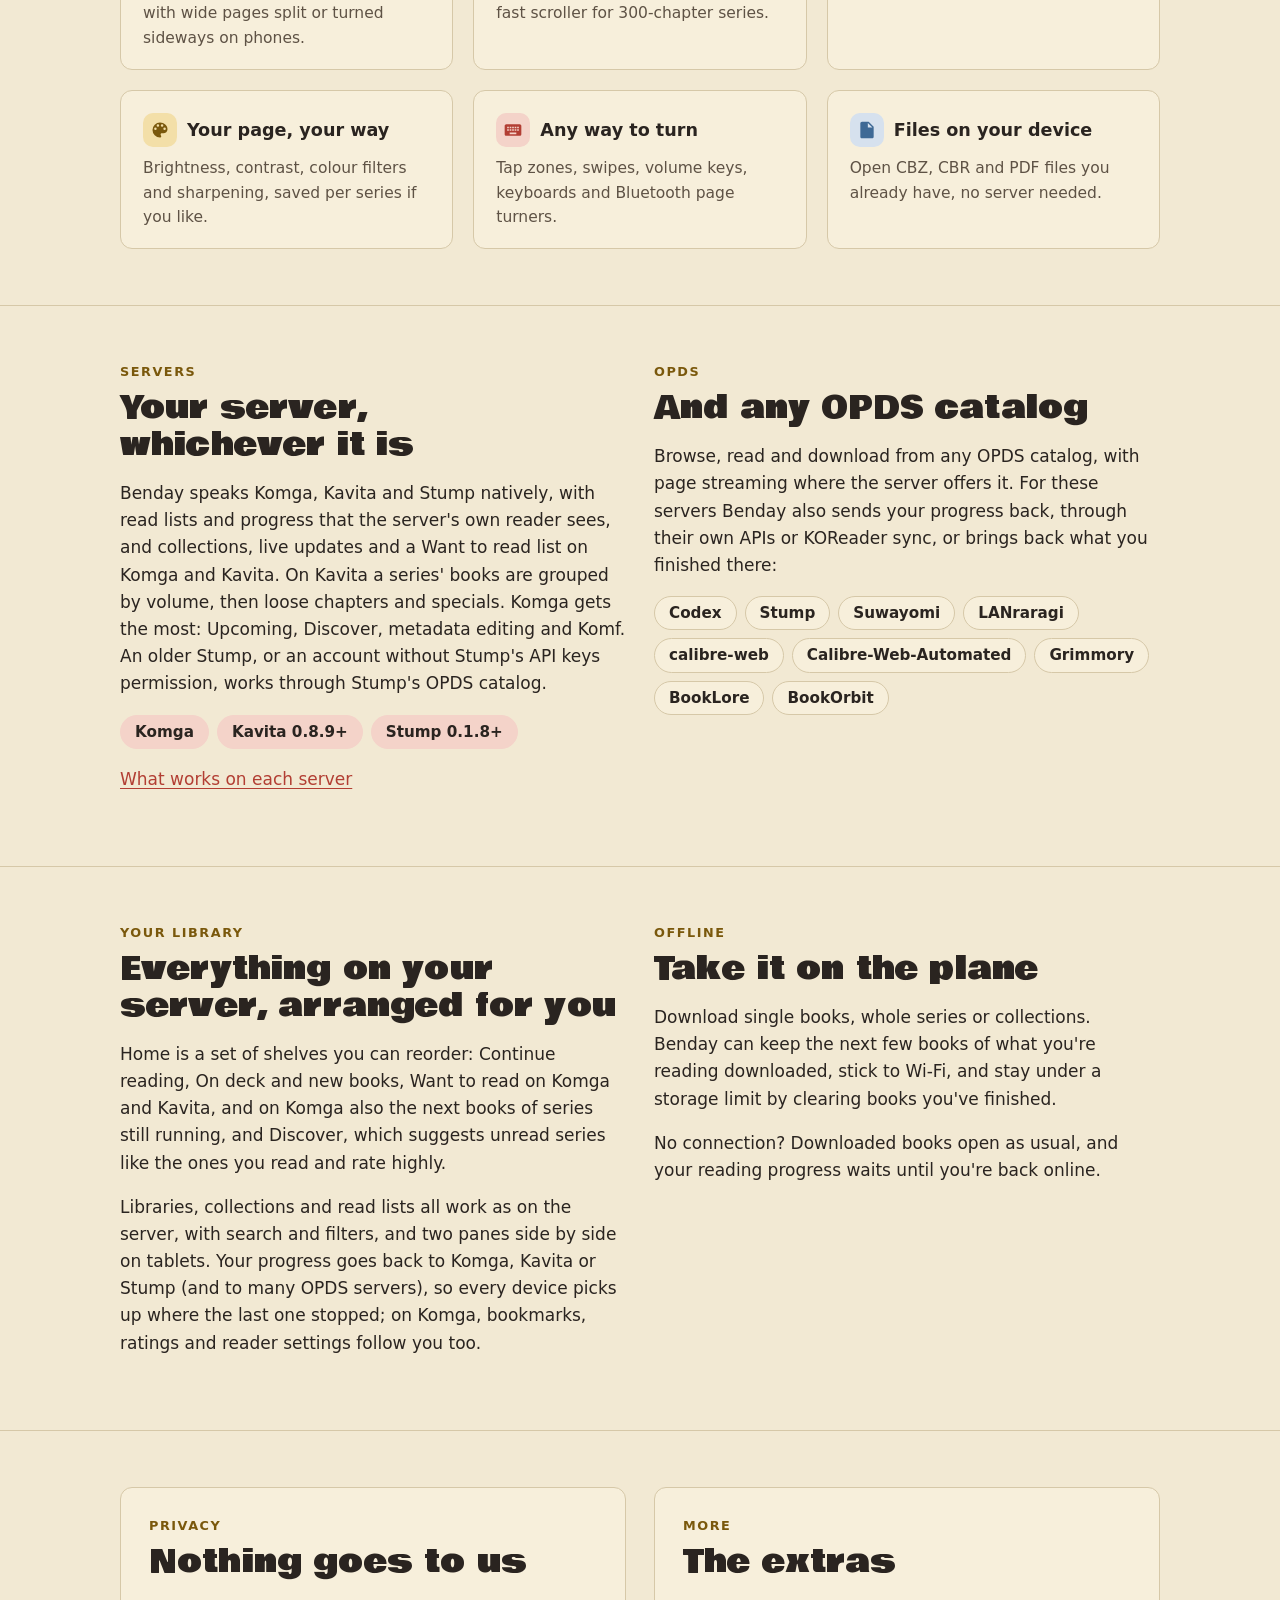
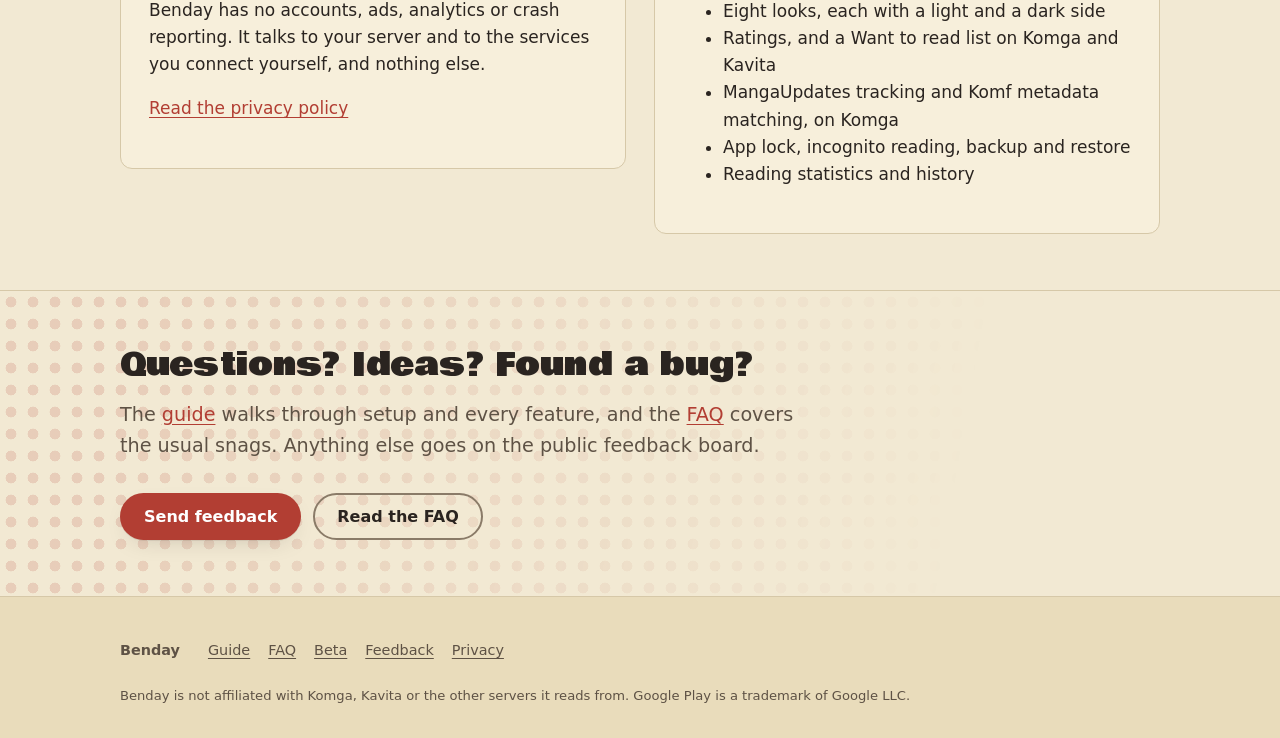
==== commit 6e9f4b25: "Move to getbenday.com" ====
--- a/index.html
+++ b/index.html
@@ -3,17 +3,17 @@
 <head>
   <meta charset="utf-8">
   <meta name="viewport" content="width=device-width, initial-scale=1">
-  <title>Benday: comics from your Komga server</title>
-  <meta name="description" content="Benday is an Android reader for Komga: comics, manga and webtoons from your own server, online or offline. No accounts, ads or analytics.">
+  <title>Benday: comics from your own server</title>
+  <meta name="description" content="Benday is an Android reader for Komga, Kavita, Stump and OPDS catalogs: comics, manga and webtoons from your own server, online or offline. No accounts, ads or analytics.">
   <meta property="og:title" content="Benday">
-  <meta property="og:description" content="Comics, manga and webtoons from your own Komga server, on your Android phone or tablet.">
-  <meta property="og:image" content="https://pallekarlsson.github.io/benday/assets/img/feature-graphic.png">
-  <meta property="og:url" content="https://pallekarlsson.github.io/benday/">
+  <meta property="og:description" content="Comics, manga and webtoons from your own Komga, Kavita, Stump or OPDS server, on your Android phone or tablet.">
+  <meta property="og:image" content="https://getbenday.com/assets/img/feature-graphic.png">
+  <meta property="og:url" content="https://getbenday.com/">
   <meta property="og:type" content="website">
   <meta name="twitter:card" content="summary_large_image">
   <meta name="theme-color" content="#e9dcbb" media="(prefers-color-scheme: light)">
   <meta name="theme-color" content="#1e2631" media="(prefers-color-scheme: dark)">
-  <link rel="canonical" href="https://pallekarlsson.github.io/benday/">
+  <link rel="canonical" href="https://getbenday.com/">
   <link rel="icon" href="assets/img/favicon.png">
   <link rel="apple-touch-icon" href="assets/img/apple-touch-icon.png">
   <link rel="stylesheet" href="assets/style.css">
@@ -38,8 +38,8 @@
         <img class="hero-icon" src="assets/img/icon-512.webp" alt="The Benday app icon: a speech bubble with a B on a halftone background" width="220" height="220">
         <div>
           <h1>Benday</h1>
-          <p class="tagline">Comics from your Komga server</p>
-          <p class="lede">A reader for Android phones and tablets. Point it at your Komga server and your whole library of comics, manga and webtoons comes along, online or offline.</p>
+          <p class="tagline">Comics from your own server</p>
+          <p class="lede">A reader for Android phones and tablets. Point it at your Komga, Kavita or Stump server, or an OPDS catalog, and your whole library of comics, manga and webtoons comes along, online or offline.</p>
           <div class="actions">
             <a class="btn btn-primary" data-play href="#">
               <svg viewBox="0 0 24 24" aria-hidden="true"><path fill="currentColor" d="M5 20h14v-2H5v2zM19 9h-4V3H9v6H5l7 7 7-7z"/></svg>
@@ -47,7 +47,7 @@
             </a>
             <a class="btn btn-ghost" href="docs.html#getting-started">How to get started</a>
           </div>
-          <p class="note">A one-time purchase: no ads or subscriptions. Needs a <a href="https://komga.org">Komga</a> server you run or can sign in to.</p>
+          <p class="note">A one-time purchase: no ads or subscriptions. Needs a <a href="https://komga.org">Komga</a>, <a href="https://www.kavitareader.com">Kavita</a> or <a href="https://www.stumpapp.dev">Stump</a> server or an OPDS catalog you run or can sign in to.</p>
         </div>
       </div>
     </div>
@@ -56,7 +56,7 @@
       <div class="wrap">
         <div class="shots">
           <figure>
-            <img src="assets/img/screen-home.webp" alt="Benday's Home screen: Continue Reading and New Books shelves with comic covers" width="480" height="751">
+            <img src="assets/img/screen-home.webp" alt="Benday's Home screen: Continue reading and New books shelves with comic covers" width="480" height="751">
             <figcaption>Home: pick up where you left off</figcaption>
           </figure>
           <figure>
@@ -111,10 +111,42 @@
     <section>
       <div class="wrap split">
         <div>
+          <p class="kicker">Servers</p>
+          <h2>Your server, whichever it is</h2>
+          <p>Benday speaks Komga, Kavita and Stump natively, with read lists and progress that the server's own reader sees, and collections, live updates and a Want to read list on Komga and Kavita. On Kavita a series' books are grouped by volume, then loose chapters and specials. Komga gets the most: Upcoming, Discover, metadata editing and Komf. An older Stump, or an account without Stump's API keys permission, works through Stump's OPDS catalog.</p>
+          <ul class="servers-list" aria-label="Full support">
+            <li class="full">Komga</li>
+            <li class="full">Kavita 0.8.9+</li>
+            <li class="full">Stump 0.1.8+</li>
+          </ul>
+          <p><a href="docs.html#servers">What works on each server</a></p>
+        </div>
+        <div>
+          <p class="kicker">OPDS</p>
+          <h2>And any OPDS catalog</h2>
+          <p>Browse, read and download from any OPDS catalog, with page streaming where the server offers it. For these servers Benday also sends your progress back, through their own APIs or KOReader sync, or brings back what you finished there:</p>
+          <ul class="servers-list" aria-label="OPDS servers Benday knows">
+            <li>Codex</li>
+            <li>Stump</li>
+            <li>Suwayomi</li>
+            <li>LANraragi</li>
+            <li>calibre-web</li>
+            <li>Calibre-Web-Automated</li>
+            <li>Grimmory</li>
+            <li>BookLore</li>
+            <li>BookOrbit</li>
+          </ul>
+        </div>
+      </div>
+    </section>
+
+    <section>
+      <div class="wrap split">
+        <div>
           <p class="kicker">Your library</p>
           <h2>Everything on your server, arranged for you</h2>
-          <p>Home is a set of shelves you can reorder: Continue Reading, On Deck, new books, Want to Read, the next books of series still running, and Discover, which suggests unread series like the ones you read and rate highly.</p>
-          <p>Libraries, collections and read lists all work as on the server, with search and filters, and two panes side by side on tablets. Progress, bookmarks, ratings and reader settings go through your Komga account, so every device picks up where the last one stopped.</p>
+          <p>Home is a set of shelves you can reorder: Continue reading, On deck and new books, Want to read on Komga and Kavita, and on Komga also the next books of series still running, and Discover, which suggests unread series like the ones you read and rate highly.</p>
+          <p>Libraries, collections and read lists all work as on the server, with search and filters, and two panes side by side on tablets. Your progress goes back to Komga, Kavita or Stump (and to many OPDS servers), so every device picks up where the last one stopped; on Komga, bookmarks, ratings and reader settings follow you too.</p>
         </div>
         <div>
           <p class="kicker">Offline</p>
@@ -130,7 +162,7 @@
         <div class="panel">
           <p class="kicker">Privacy</p>
           <h2>Nothing goes to us</h2>
-          <p>Benday has no accounts, ads, analytics or crash reporting. It talks to your Komga server and to the services you connect yourself, and nothing else.</p>
+          <p>Benday has no accounts, ads, analytics or crash reporting. It talks to your server and to the services you connect yourself, and nothing else.</p>
           <p><a href="privacy.html">Read the privacy policy</a></p>
         </div>
         <div class="panel">
@@ -138,8 +170,8 @@
           <h2>The extras</h2>
           <ul>
             <li>Eight looks, each with a light and a dark side</li>
-            <li>Ratings and a Want to Read list</li>
-            <li>MangaUpdates tracking and Komf metadata matching</li>
+            <li>Ratings, and a Want to read list on Komga and Kavita</li>
+            <li>MangaUpdates tracking and Komf metadata matching, on Komga</li>
             <li>App lock, incognito reading, backup and restore</li>
             <li>Reading statistics and history</li>
           </ul>
@@ -171,7 +203,7 @@
         <a href="feedback.html">Feedback</a>
         <a href="privacy.html">Privacy</a>
       </nav>
-      <p class="legal">Benday is not affiliated with Komga. Google Play is a trademark of Google LLC.</p>
+      <p class="legal">Benday is not affiliated with Komga, Kavita or the other servers it reads from. Google Play is a trademark of Google LLC.</p>
     </div>
   </footer>
   <script src="config.js"></script>
--- a/assets/style.css
+++ b/assets/style.css
@@ -352,6 +352,18 @@
 /* Brick on the mustard wash is too faint (both themes). */
 .callout a { color: var(--ink); }
 
+/* Home: the servers Benday reads from, as a row of chips. */
+.servers-list { display: flex; flex-wrap: wrap; gap: 8px; list-style: none; padding: 0; margin: 0 0 1em; }
+.servers-list li {
+  background: var(--card);
+  border: 1px solid var(--rule);
+  border-radius: 999px;
+  padding: 4px 14px;
+  font-weight: 600;
+  font-size: 0.95rem;
+}
+.servers-list li.full { background: var(--brick-wash); border-color: transparent; }
+
 /* ---------- Docs layout ---------- */
 
 .page-head { padding-block: 48px 32px; border-bottom: 1px solid var(--rule); }
@@ -378,8 +390,60 @@
 .prose th, .prose td { text-align: left; padding: 8px 10px; border-bottom: 1px solid var(--rule); vertical-align: top; }
 .prose th { font-size: 0.78rem; letter-spacing: 0.08em; text-transform: uppercase; color: var(--ink-soft); }
 .table-scroll { overflow-x: auto; }
+/* Long addresses wrap rather than widen a table. */
+.prose td code { overflow-wrap: anywhere; }
+.prose .matrix th[scope='row'] {
+  font-size: 0.95rem;
+  letter-spacing: 0;
+  text-transform: none;
+  color: var(--ink);
+  font-weight: 700;
+}
+.prose .matrix td { color: var(--ink-soft); }
+.prose .matrix .yes { color: var(--ink); }
+.table-note { font-size: 0.9rem; color: var(--ink-soft); }
+/* Phones: each row of a comparison table becomes a card, with the column
+   names (data-label) in front of the values. */
+@media (max-width: 640px) {
+  .prose .matrix, .prose .matrix tbody, .prose .matrix tr,
+  .prose .matrix th, .prose .matrix td { display: block; width: 100%; }
+  .prose .matrix thead {
+    position: absolute;
+    width: 1px;
+    height: 1px;
+    overflow: hidden;
+    clip-path: inset(50%);
+    white-space: nowrap;
+  }
+  .prose .matrix tr {
+    background: var(--card);
+    border: 1px solid var(--rule);
+    border-radius: var(--radius);
+    padding: 10px 14px;
+    margin-bottom: 12px;
+  }
+  .prose .matrix th[scope='row'] { padding: 2px 0 6px; border: 0; font-size: 1rem; }
+  .prose .matrix td {
+    display: grid;
+    grid-template-columns: 7.5em minmax(0, 1fr);
+    gap: 10px;
+    padding: 6px 0;
+    border-bottom: 0;
+    border-top: 1px solid var(--rule);
+  }
+  .prose .matrix td::before {
+    content: attr(data-label);
+    font-size: 0.78rem;
+    font-weight: 700;
+    letter-spacing: 0.06em;
+    text-transform: uppercase;
+    color: var(--ink-soft);
+    padding-top: 0.15em;
+  }
+}
 @media (max-width: 820px) {
-  .docs { grid-template-columns: 1fr; gap: 24px; }
+  /* minmax(0, …): a wide table scrolls in its box instead of widening the page. */
+  .docs { grid-template-columns: minmax(0, 1fr); gap: 24px; }
   .toc { position: static; }
   .toc ol { grid-template-columns: repeat(auto-fill, minmax(150px, 1fr)); }
 }
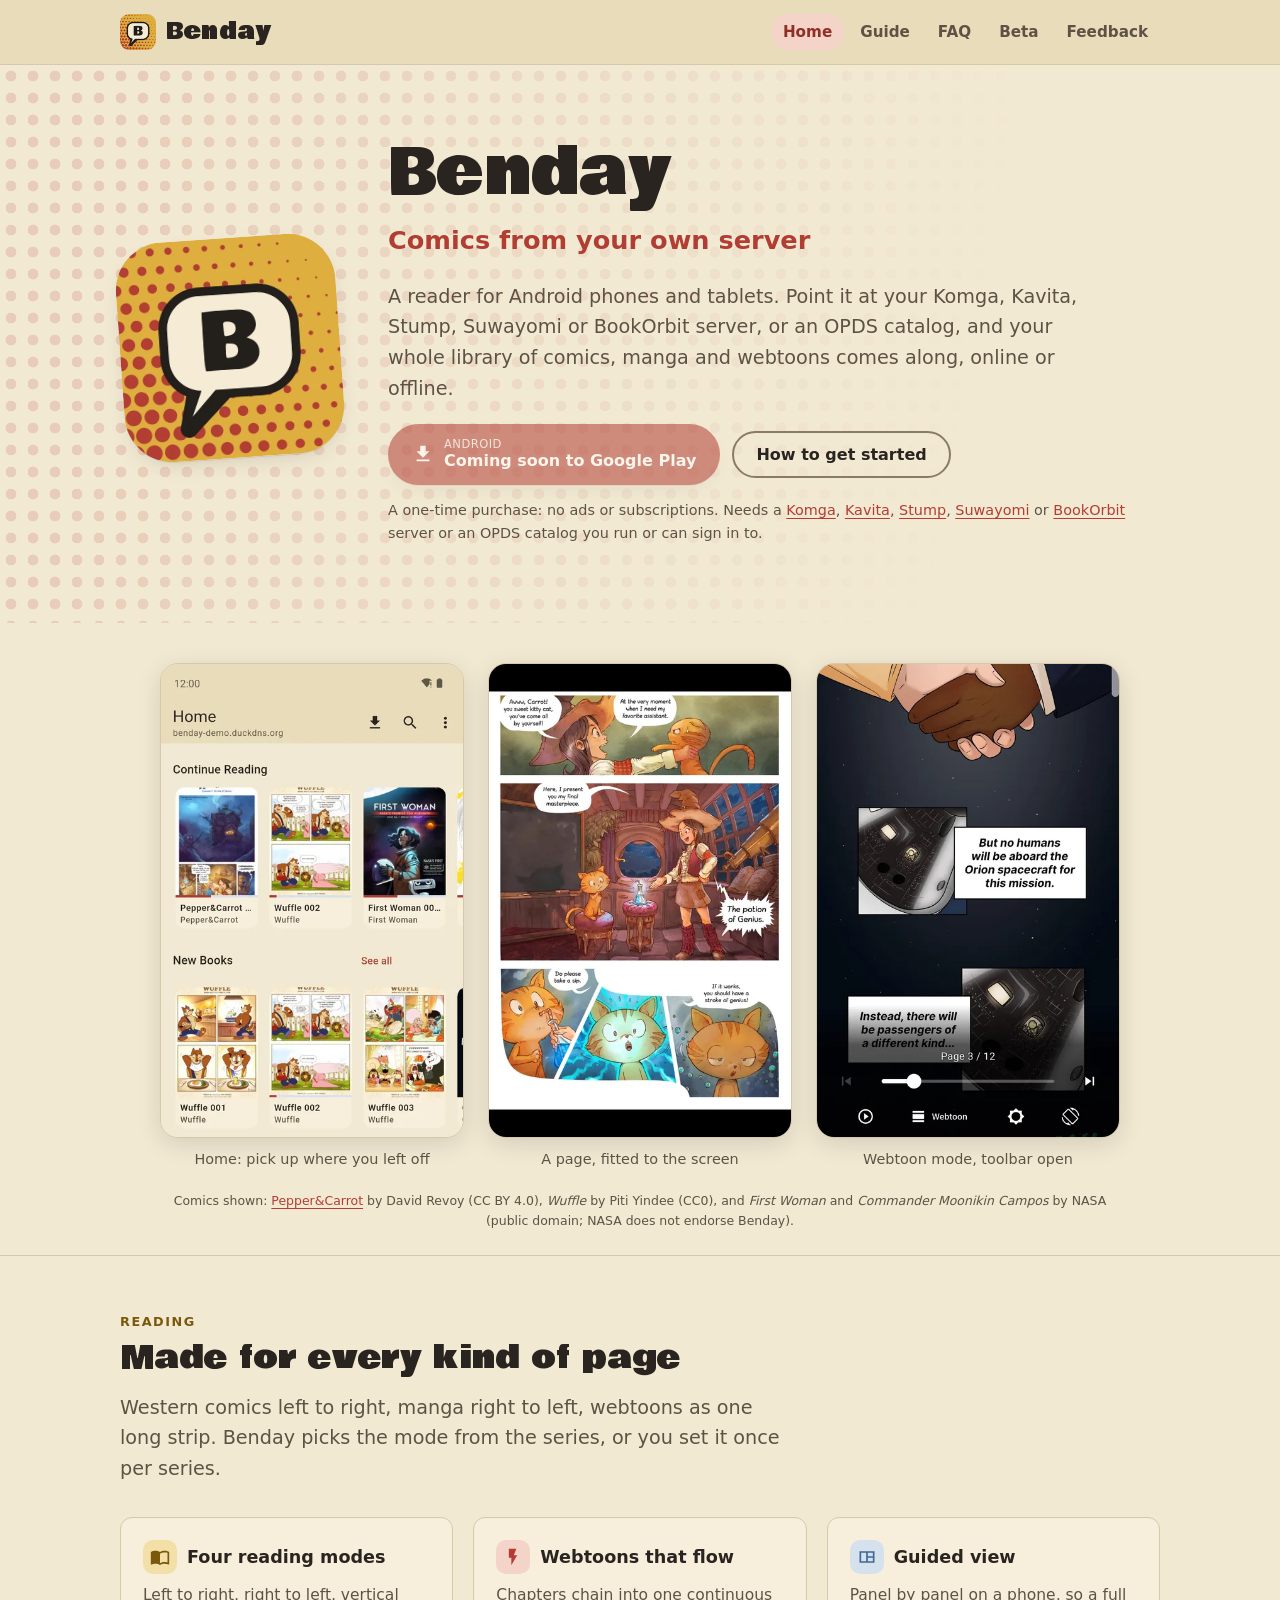
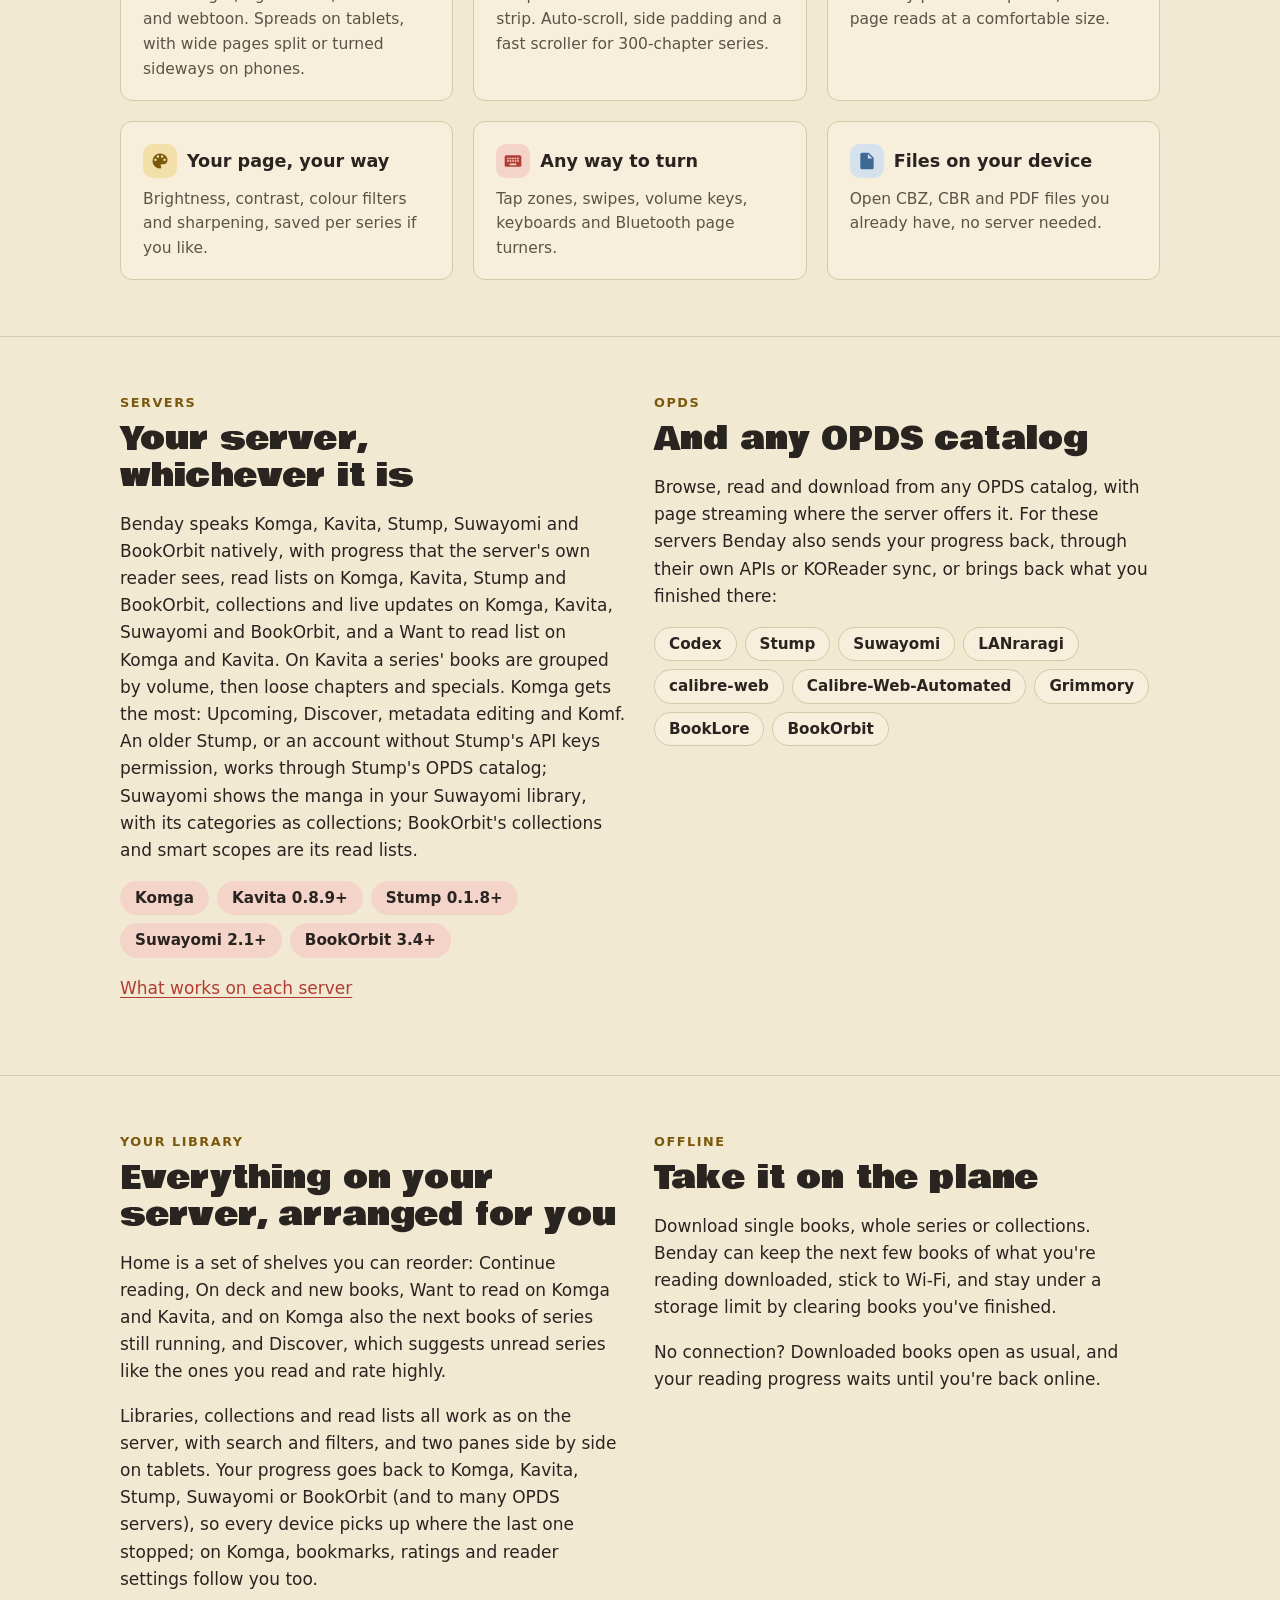
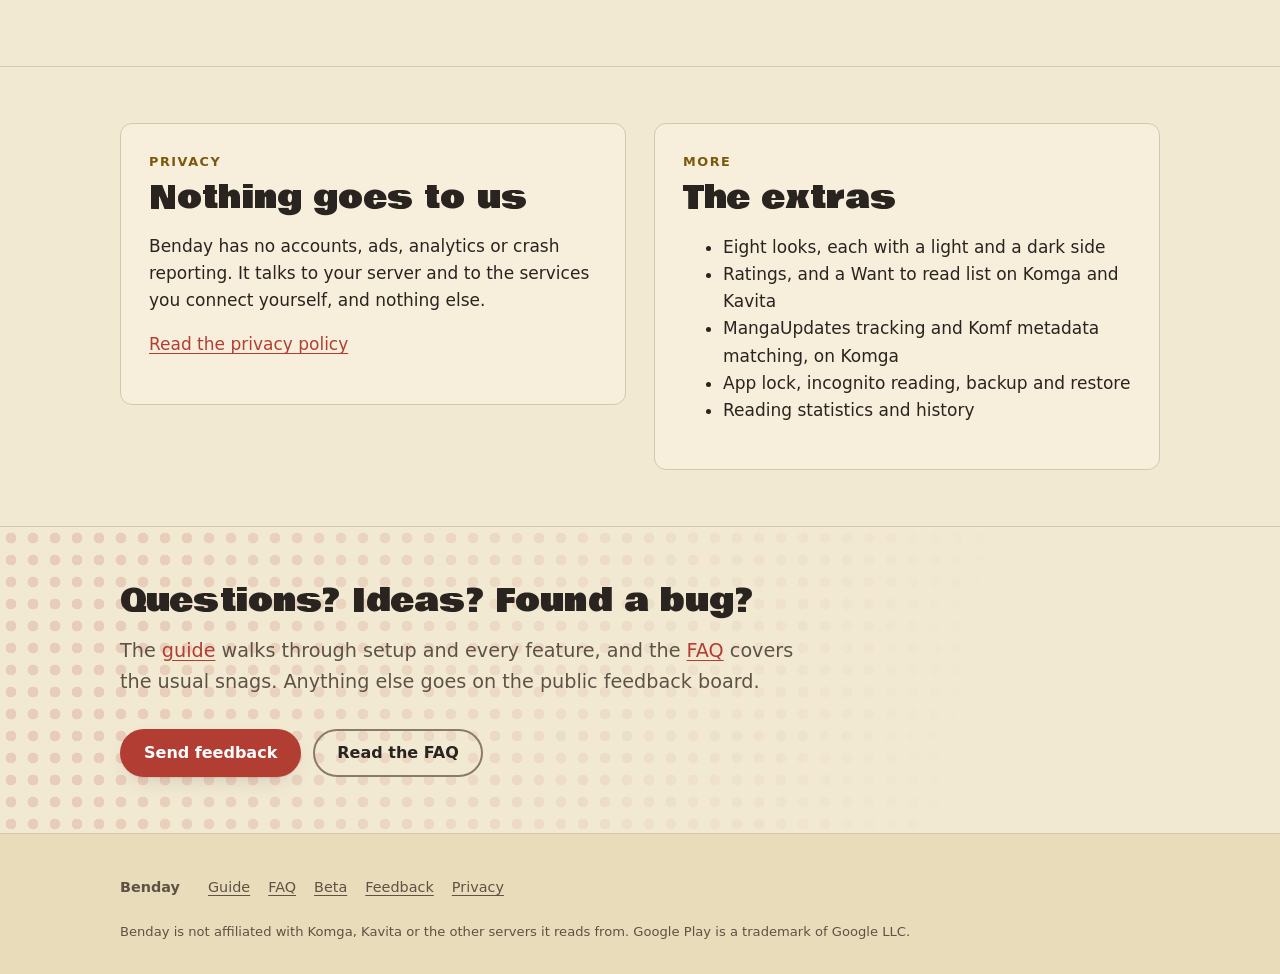
==== commit 07b1807b: "Suwayomi and BookOrbit; privacy policy of 26 October 2026" ====
--- a/index.html
+++ b/index.html
@@ -4,9 +4,9 @@
   <meta charset="utf-8">
   <meta name="viewport" content="width=device-width, initial-scale=1">
   <title>Benday: comics from your own server</title>
-  <meta name="description" content="Benday is an Android reader for Komga, Kavita, Stump and OPDS catalogs: comics, manga and webtoons from your own server, online or offline. No accounts, ads or analytics.">
+  <meta name="description" content="Benday is an Android reader for Komga, Kavita, Stump, Suwayomi, BookOrbit and OPDS catalogs: comics, manga and webtoons from your own server, online or offline. No accounts, ads or analytics.">
   <meta property="og:title" content="Benday">
-  <meta property="og:description" content="Comics, manga and webtoons from your own Komga, Kavita, Stump or OPDS server, on your Android phone or tablet.">
+  <meta property="og:description" content="Comics, manga and webtoons from your own Komga, Kavita, Stump, Suwayomi, BookOrbit or OPDS server, on your Android phone or tablet.">
   <meta property="og:image" content="https://getbenday.com/assets/img/feature-graphic.png">
   <meta property="og:url" content="https://getbenday.com/">
   <meta property="og:type" content="website">
@@ -39,7 +39,7 @@
         <div>
           <h1>Benday</h1>
           <p class="tagline">Comics from your own server</p>
-          <p class="lede">A reader for Android phones and tablets. Point it at your Komga, Kavita or Stump server, or an OPDS catalog, and your whole library of comics, manga and webtoons comes along, online or offline.</p>
+          <p class="lede">A reader for Android phones and tablets. Point it at your Komga, Kavita, Stump, Suwayomi or BookOrbit server, or an OPDS catalog, and your whole library of comics, manga and webtoons comes along, online or offline.</p>
           <div class="actions">
             <a class="btn btn-primary" data-play href="#">
               <svg viewBox="0 0 24 24" aria-hidden="true"><path fill="currentColor" d="M5 20h14v-2H5v2zM19 9h-4V3H9v6H5l7 7 7-7z"/></svg>
@@ -47,7 +47,7 @@
             </a>
             <a class="btn btn-ghost" href="docs.html#getting-started">How to get started</a>
           </div>
-          <p class="note">A one-time purchase: no ads or subscriptions. Needs a <a href="https://komga.org">Komga</a>, <a href="https://www.kavitareader.com">Kavita</a> or <a href="https://www.stumpapp.dev">Stump</a> server or an OPDS catalog you run or can sign in to.</p>
+          <p class="note">A one-time purchase: no ads or subscriptions. Needs a <a href="https://komga.org">Komga</a>, <a href="https://www.kavitareader.com">Kavita</a>, <a href="https://www.stumpapp.dev">Stump</a>, <a href="https://github.com/Suwayomi/Suwayomi-Server">Suwayomi</a> or <a href="https://github.com/bookorbit/bookorbit">BookOrbit</a> server or an OPDS catalog you run or can sign in to.</p>
         </div>
       </div>
     </div>
@@ -113,11 +113,13 @@
         <div>
           <p class="kicker">Servers</p>
           <h2>Your server, whichever it is</h2>
-          <p>Benday speaks Komga, Kavita and Stump natively, with read lists and progress that the server's own reader sees, and collections, live updates and a Want to read list on Komga and Kavita. On Kavita a series' books are grouped by volume, then loose chapters and specials. Komga gets the most: Upcoming, Discover, metadata editing and Komf. An older Stump, or an account without Stump's API keys permission, works through Stump's OPDS catalog.</p>
+          <p>Benday speaks Komga, Kavita, Stump, Suwayomi and BookOrbit natively, with progress that the server's own reader sees, read lists on Komga, Kavita, Stump and BookOrbit, collections and live updates on Komga, Kavita, Suwayomi and BookOrbit, and a Want to read list on Komga and Kavita. On Kavita a series' books are grouped by volume, then loose chapters and specials. Komga gets the most: Upcoming, Discover, metadata editing and Komf. An older Stump, or an account without Stump's API keys permission, works through Stump's OPDS catalog; Suwayomi shows the manga in your Suwayomi library, with its categories as collections; BookOrbit's collections and smart scopes are its read lists.</p>
           <ul class="servers-list" aria-label="Full support">
             <li class="full">Komga</li>
             <li class="full">Kavita 0.8.9+</li>
             <li class="full">Stump 0.1.8+</li>
+            <li class="full">Suwayomi 2.1+</li>
+            <li class="full">BookOrbit 3.4+</li>
           </ul>
           <p><a href="docs.html#servers">What works on each server</a></p>
         </div>
@@ -146,7 +148,7 @@
           <p class="kicker">Your library</p>
           <h2>Everything on your server, arranged for you</h2>
           <p>Home is a set of shelves you can reorder: Continue reading, On deck and new books, Want to read on Komga and Kavita, and on Komga also the next books of series still running, and Discover, which suggests unread series like the ones you read and rate highly.</p>
-          <p>Libraries, collections and read lists all work as on the server, with search and filters, and two panes side by side on tablets. Your progress goes back to Komga, Kavita or Stump (and to many OPDS servers), so every device picks up where the last one stopped; on Komga, bookmarks, ratings and reader settings follow you too.</p>
+          <p>Libraries, collections and read lists all work as on the server, with search and filters, and two panes side by side on tablets. Your progress goes back to Komga, Kavita, Stump, Suwayomi or BookOrbit (and to many OPDS servers), so every device picks up where the last one stopped; on Komga, bookmarks, ratings and reader settings follow you too.</p>
         </div>
         <div>
           <p class="kicker">Offline</p>
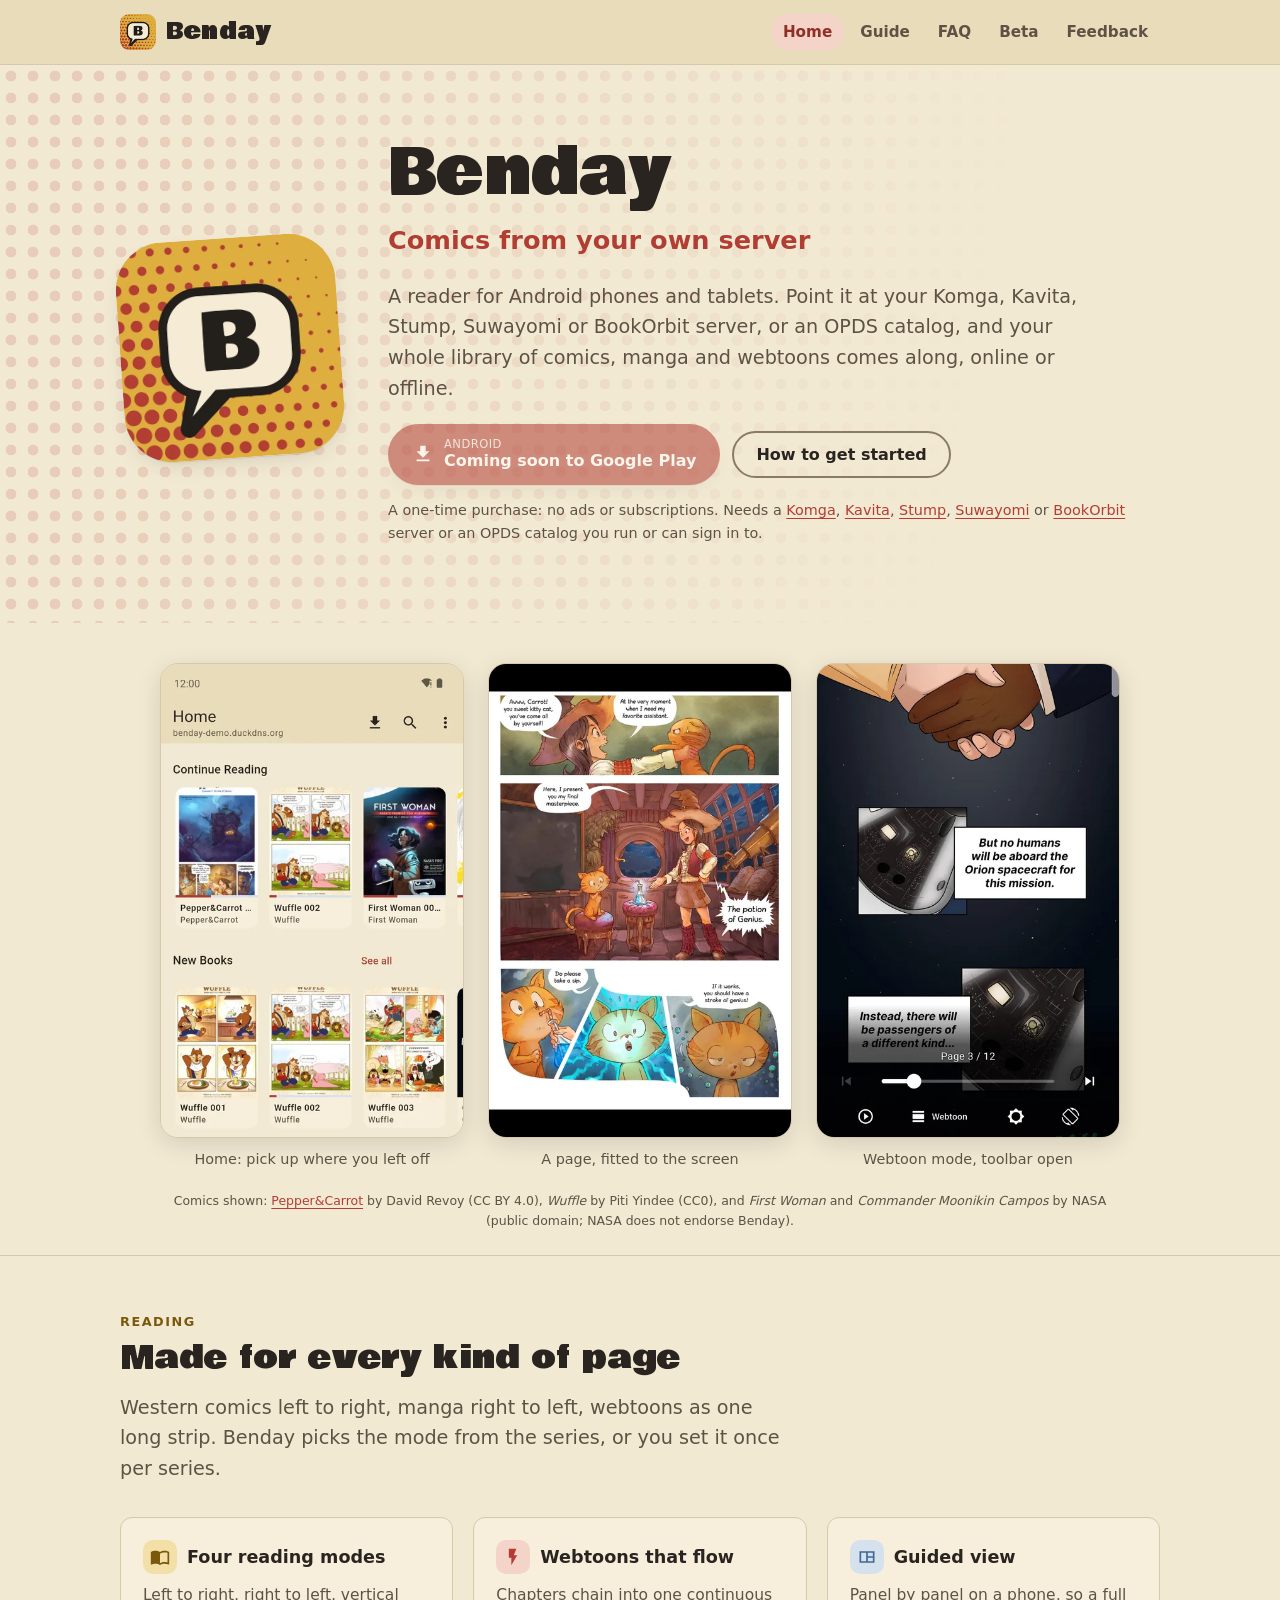
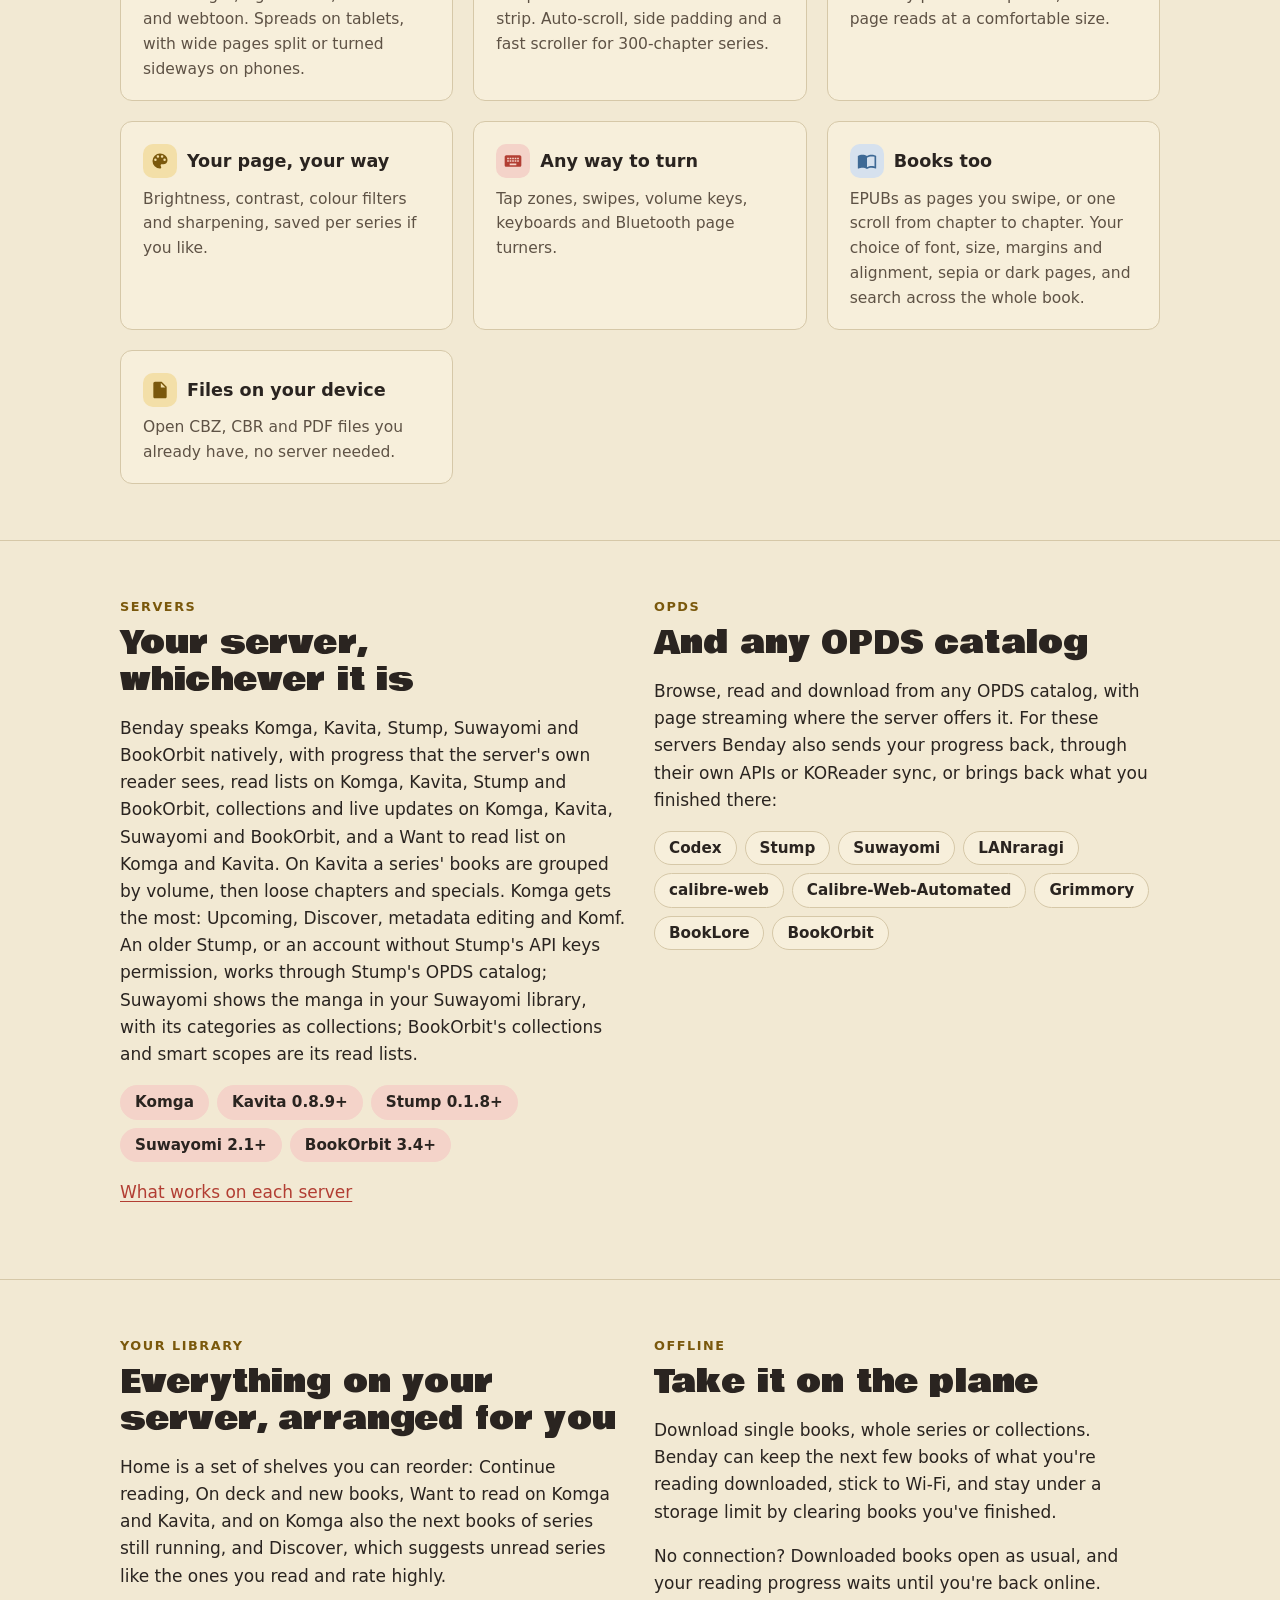
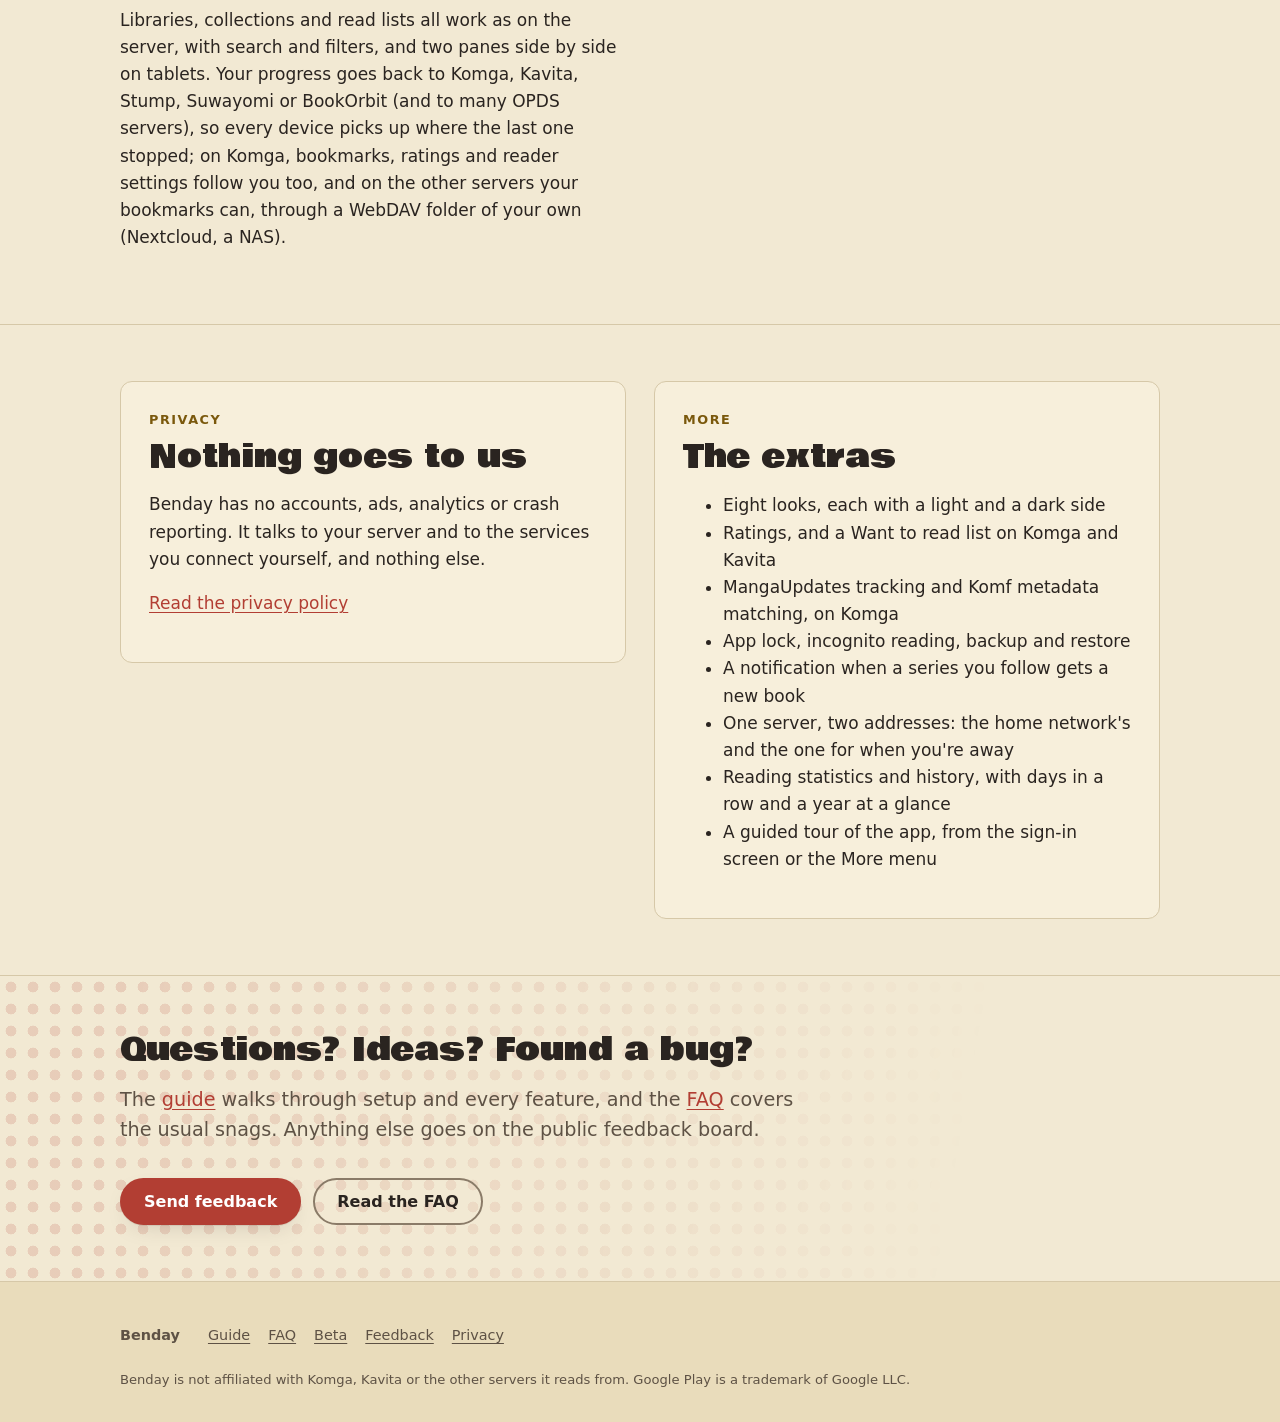
==== commit 5a684104: "Update website" ====
--- a/index.html
+++ b/index.html
@@ -101,6 +101,10 @@
             <p>Tap zones, swipes, volume keys, keyboards and Bluetooth page turners.</p>
           </article>
           <article class="feature">
+            <h3><span class="badge"><svg viewBox="0 0 24 24" aria-hidden="true"><path fill="currentColor" d="M21 5c-1.11-.35-2.33-.5-3.5-.5-1.95 0-4.05.4-5.5 1.5-1.45-1.1-3.55-1.5-5.5-1.5S2.45 4.9 1 6v14.65c0 .25.25.5.5.5.1 0 .15-.05.25-.05C3.1 20.45 5.05 20 6.5 20c1.95 0 4.05.4 5.5 1.5 1.35-.85 3.8-1.5 5.5-1.5 1.65 0 3.35.3 4.75 1.05.1.05.15.05.25.05.25 0 .5-.25.5-.5V6c-.6-.45-1.25-.75-2-1zm0 13.5c-1.1-.35-2.3-.5-3.5-.5-1.7 0-4.15.65-5.5 1.5V8c1.35-.85 3.8-1.5 5.5-1.5 1.2 0 2.4.15 3.5.5v11.5z"/></svg></span>Books too</h3>
+            <p>EPUBs as pages you swipe, or one scroll from chapter to chapter. Your choice of font, size, margins and alignment, sepia or dark pages, and search across the whole book.</p>
+          </article>
+          <article class="feature">
             <h3><span class="badge"><svg viewBox="0 0 24 24" aria-hidden="true"><path fill="currentColor" d="M14 2H6c-1.1 0-2 .9-2 2v16c0 1.1.9 2 2 2h12c1.1 0 2-.9 2-2V8l-6-6zm-1 7V3.5L18.5 9H13z"/></svg></span>Files on your device</h3>
             <p>Open CBZ, CBR and PDF files you already have, no server needed.</p>
           </article>
@@ -148,7 +152,7 @@
           <p class="kicker">Your library</p>
           <h2>Everything on your server, arranged for you</h2>
           <p>Home is a set of shelves you can reorder: Continue reading, On deck and new books, Want to read on Komga and Kavita, and on Komga also the next books of series still running, and Discover, which suggests unread series like the ones you read and rate highly.</p>
-          <p>Libraries, collections and read lists all work as on the server, with search and filters, and two panes side by side on tablets. Your progress goes back to Komga, Kavita, Stump, Suwayomi or BookOrbit (and to many OPDS servers), so every device picks up where the last one stopped; on Komga, bookmarks, ratings and reader settings follow you too.</p>
+          <p>Libraries, collections and read lists all work as on the server, with search and filters, and two panes side by side on tablets. Your progress goes back to Komga, Kavita, Stump, Suwayomi or BookOrbit (and to many OPDS servers), so every device picks up where the last one stopped; on Komga, bookmarks, ratings and reader settings follow you too, and on the other servers your bookmarks can, through a WebDAV folder of your own (Nextcloud, a NAS).</p>
         </div>
         <div>
           <p class="kicker">Offline</p>
@@ -175,7 +179,10 @@
             <li>Ratings, and a Want to read list on Komga and Kavita</li>
             <li>MangaUpdates tracking and Komf metadata matching, on Komga</li>
             <li>App lock, incognito reading, backup and restore</li>
-            <li>Reading statistics and history</li>
+            <li>A notification when a series you follow gets a new book</li>
+            <li>One server, two addresses: the home network's and the one for when you're away</li>
+            <li>Reading statistics and history, with days in a row and a year at a glance</li>
+            <li>A guided tour of the app, from the sign-in screen or the More menu</li>
           </ul>
         </div>
       </div>
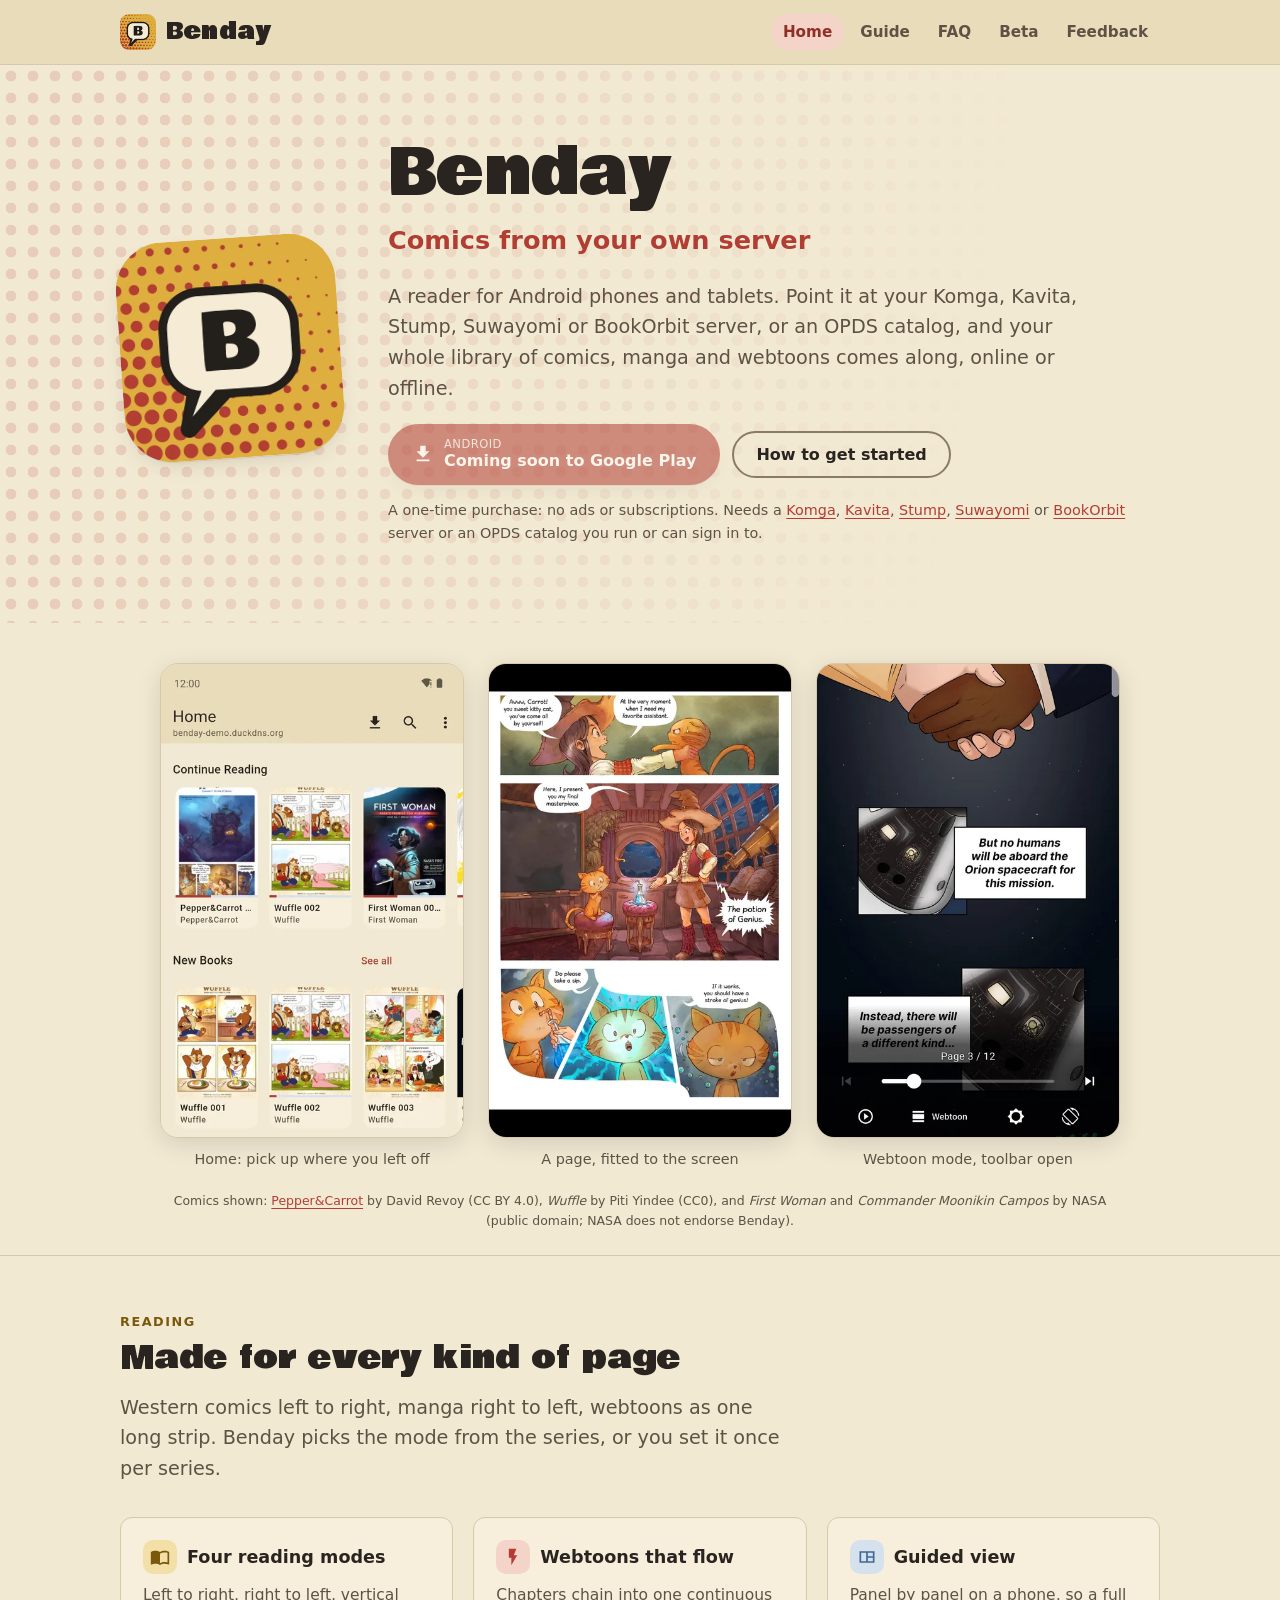
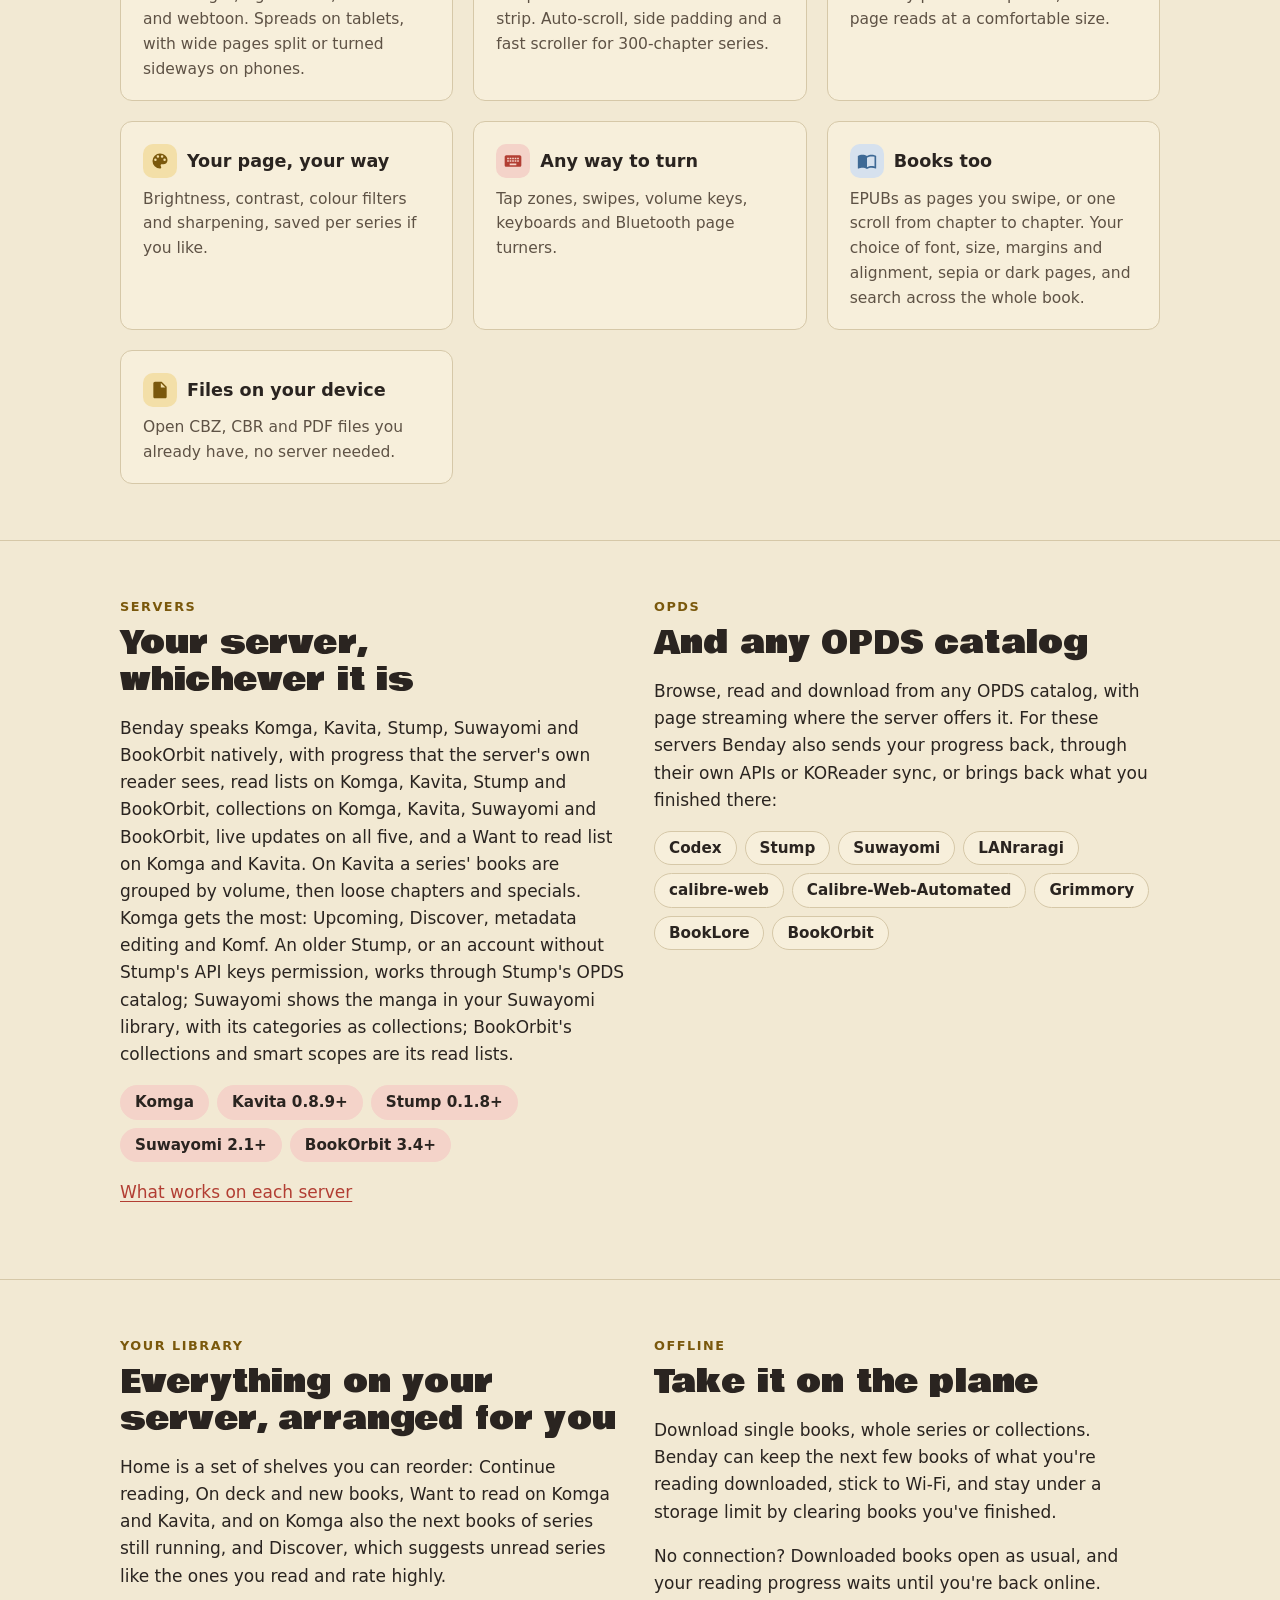
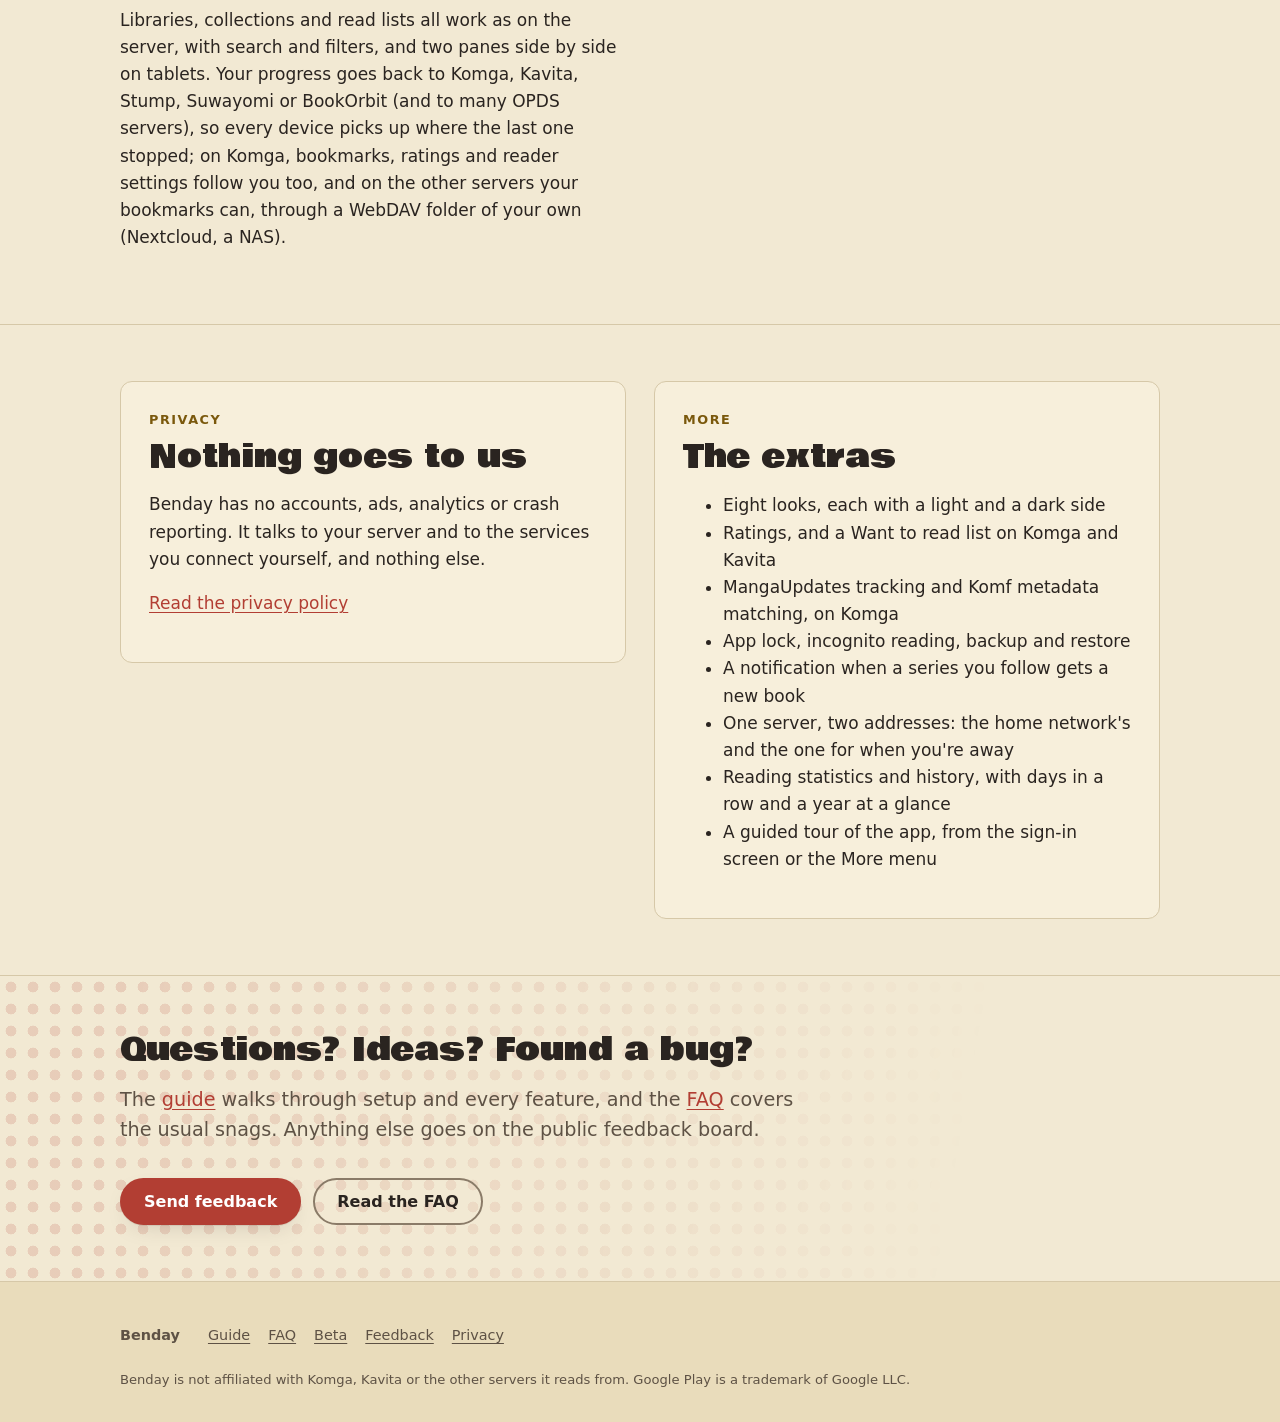
==== commit 3e93f9fc: "Dictionaries workflow" ====
--- a/index.html
+++ b/index.html
@@ -117,7 +117,7 @@
         <div>
           <p class="kicker">Servers</p>
           <h2>Your server, whichever it is</h2>
-          <p>Benday speaks Komga, Kavita, Stump, Suwayomi and BookOrbit natively, with progress that the server's own reader sees, read lists on Komga, Kavita, Stump and BookOrbit, collections and live updates on Komga, Kavita, Suwayomi and BookOrbit, and a Want to read list on Komga and Kavita. On Kavita a series' books are grouped by volume, then loose chapters and specials. Komga gets the most: Upcoming, Discover, metadata editing and Komf. An older Stump, or an account without Stump's API keys permission, works through Stump's OPDS catalog; Suwayomi shows the manga in your Suwayomi library, with its categories as collections; BookOrbit's collections and smart scopes are its read lists.</p>
+          <p>Benday speaks Komga, Kavita, Stump, Suwayomi and BookOrbit natively, with progress that the server's own reader sees, read lists on Komga, Kavita, Stump and BookOrbit, collections on Komga, Kavita, Suwayomi and BookOrbit, live updates on all five, and a Want to read list on Komga and Kavita. On Kavita a series' books are grouped by volume, then loose chapters and specials. Komga gets the most: Upcoming, Discover, metadata editing and Komf. An older Stump, or an account without Stump's API keys permission, works through Stump's OPDS catalog; Suwayomi shows the manga in your Suwayomi library, with its categories as collections; BookOrbit's collections and smart scopes are its read lists.</p>
           <ul class="servers-list" aria-label="Full support">
             <li class="full">Komga</li>
             <li class="full">Kavita 0.8.9+</li>
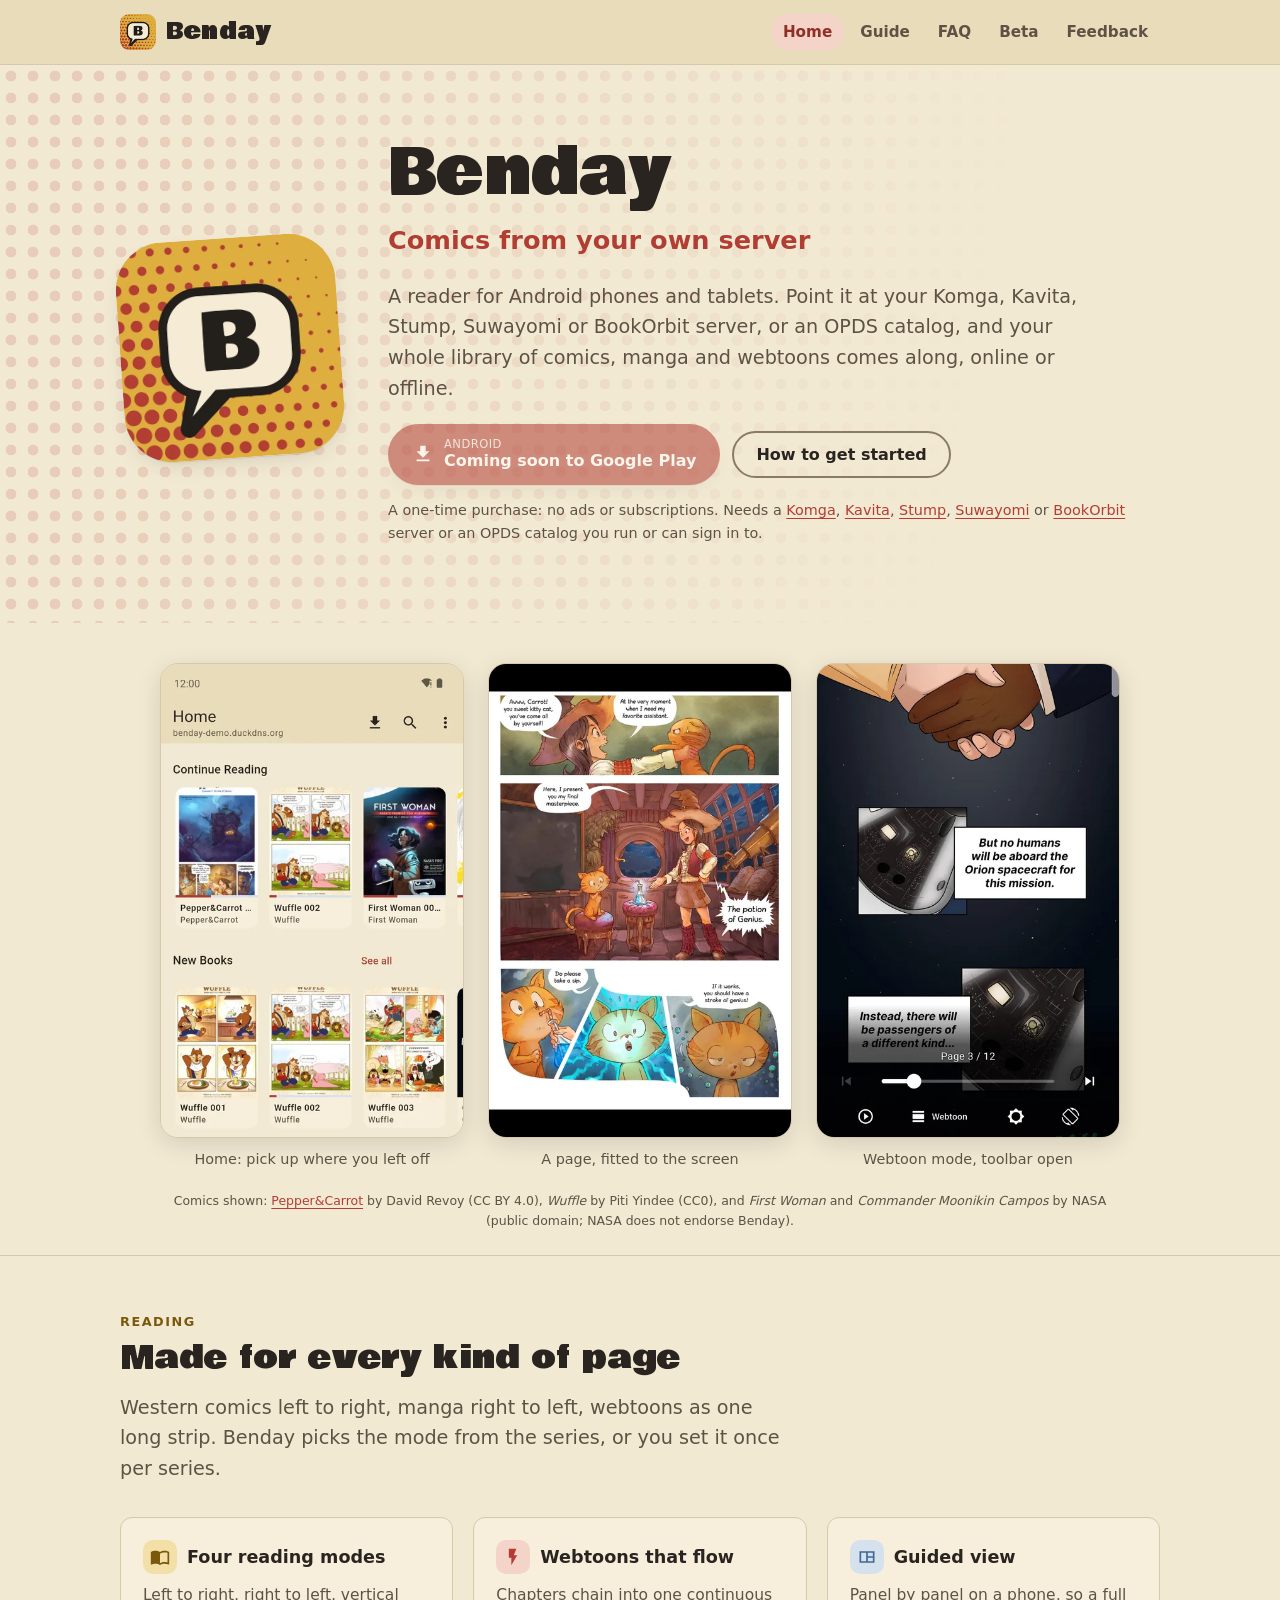
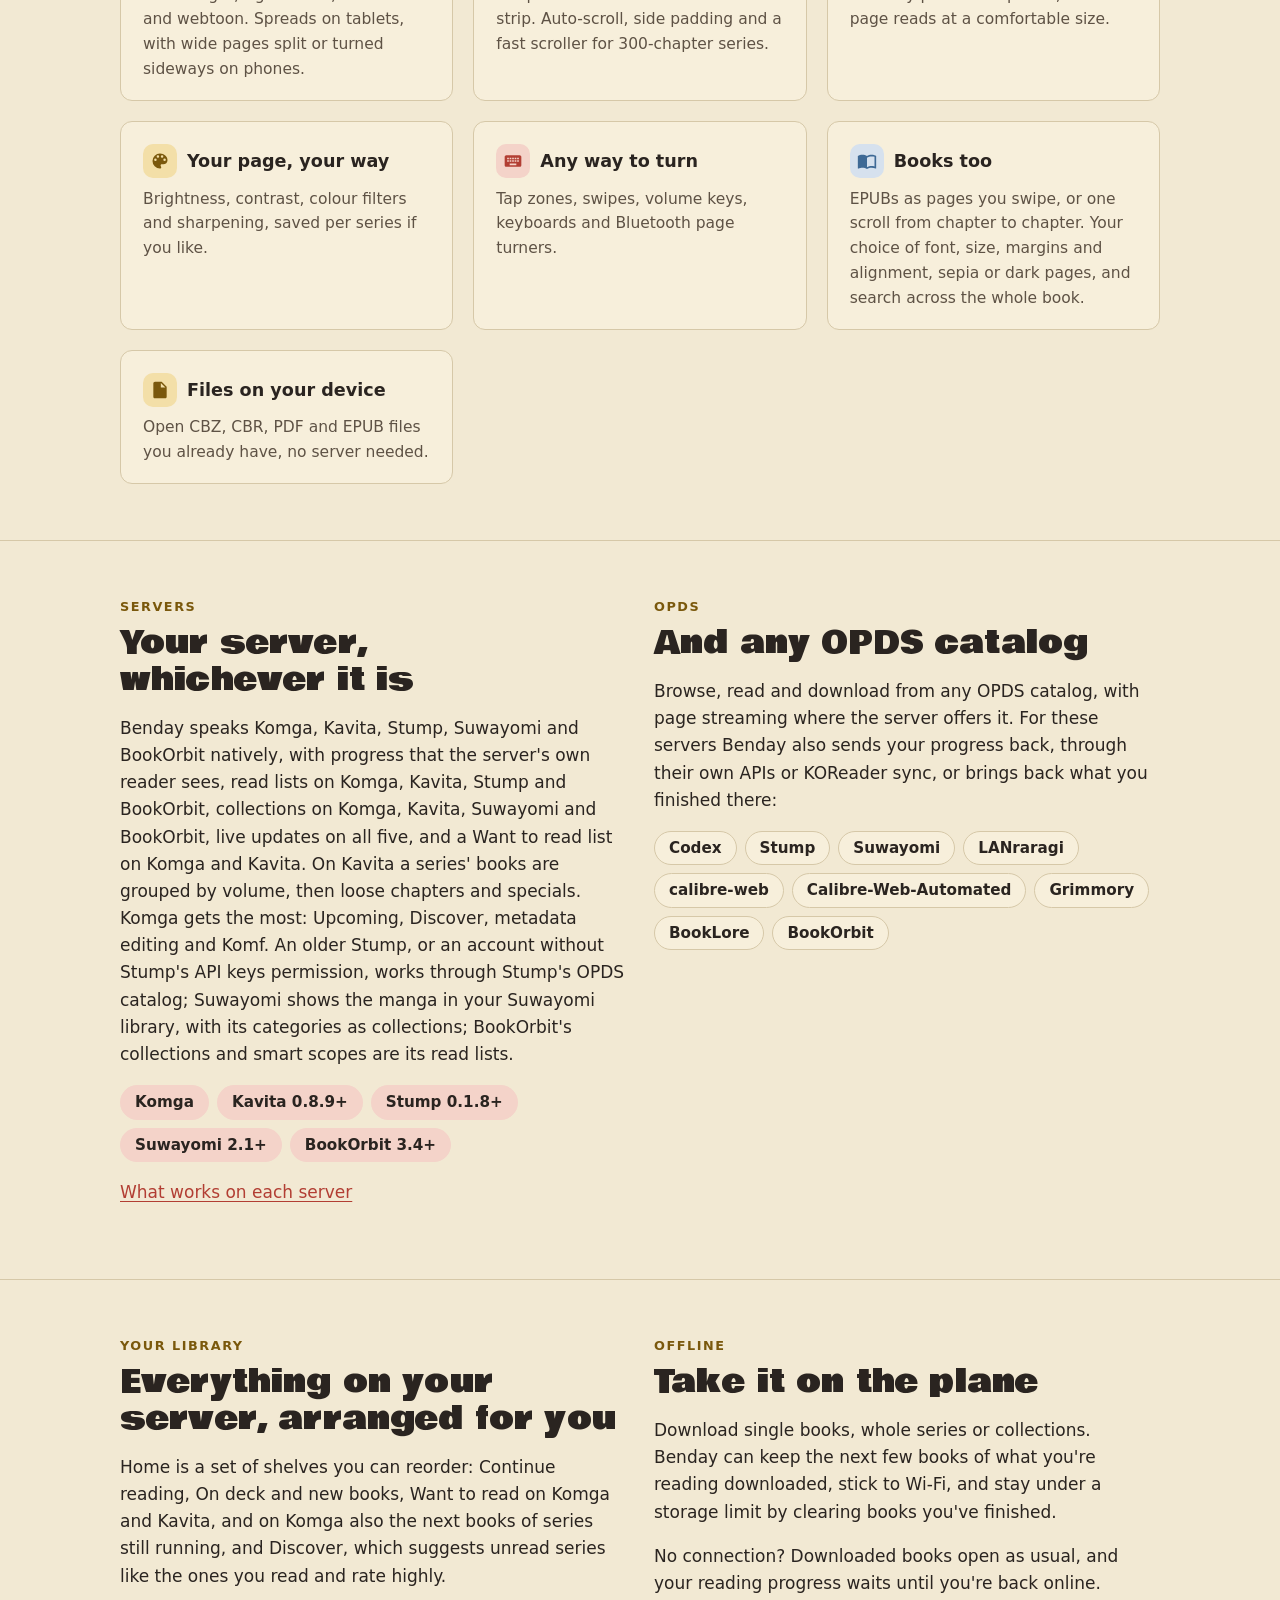
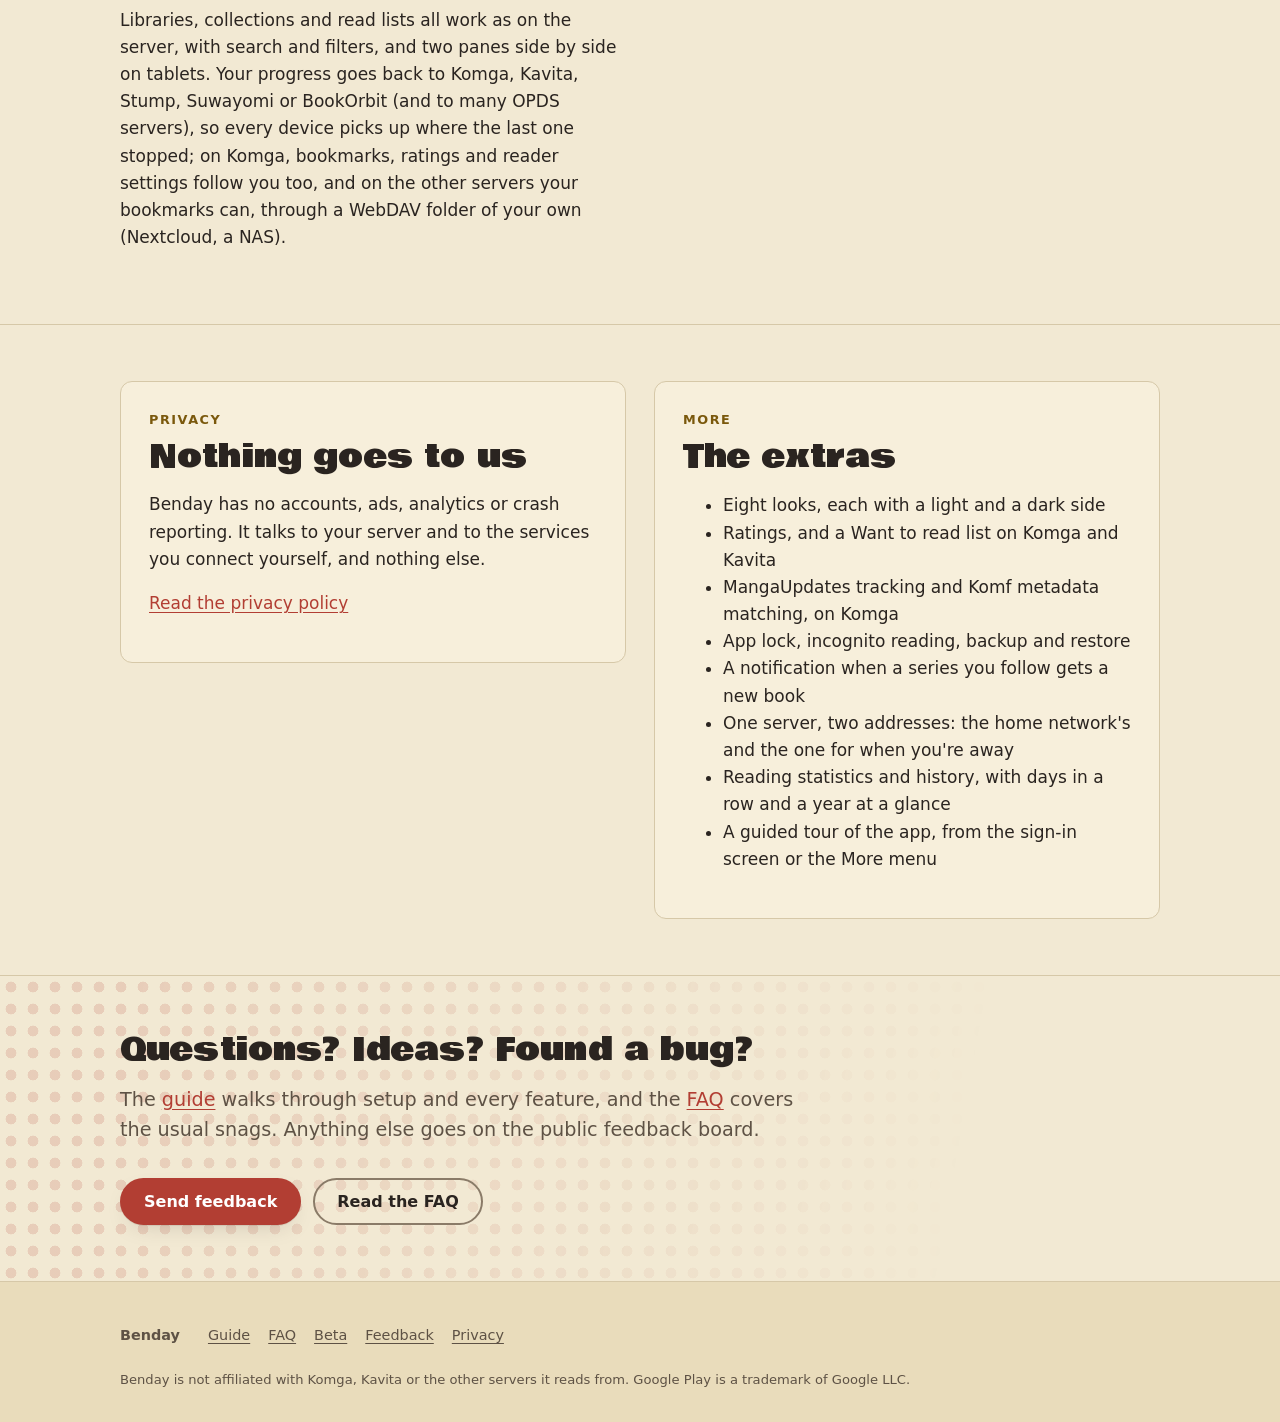
==== commit b34a3601: "Guide and FAQ: EPUBs from the device" ====
--- a/index.html
+++ b/index.html
@@ -106,7 +106,7 @@
           </article>
           <article class="feature">
             <h3><span class="badge"><svg viewBox="0 0 24 24" aria-hidden="true"><path fill="currentColor" d="M14 2H6c-1.1 0-2 .9-2 2v16c0 1.1.9 2 2 2h12c1.1 0 2-.9 2-2V8l-6-6zm-1 7V3.5L18.5 9H13z"/></svg></span>Files on your device</h3>
-            <p>Open CBZ, CBR and PDF files you already have, no server needed.</p>
+            <p>Open CBZ, CBR, PDF and EPUB files you already have, no server needed.</p>
           </article>
         </div>
       </div>
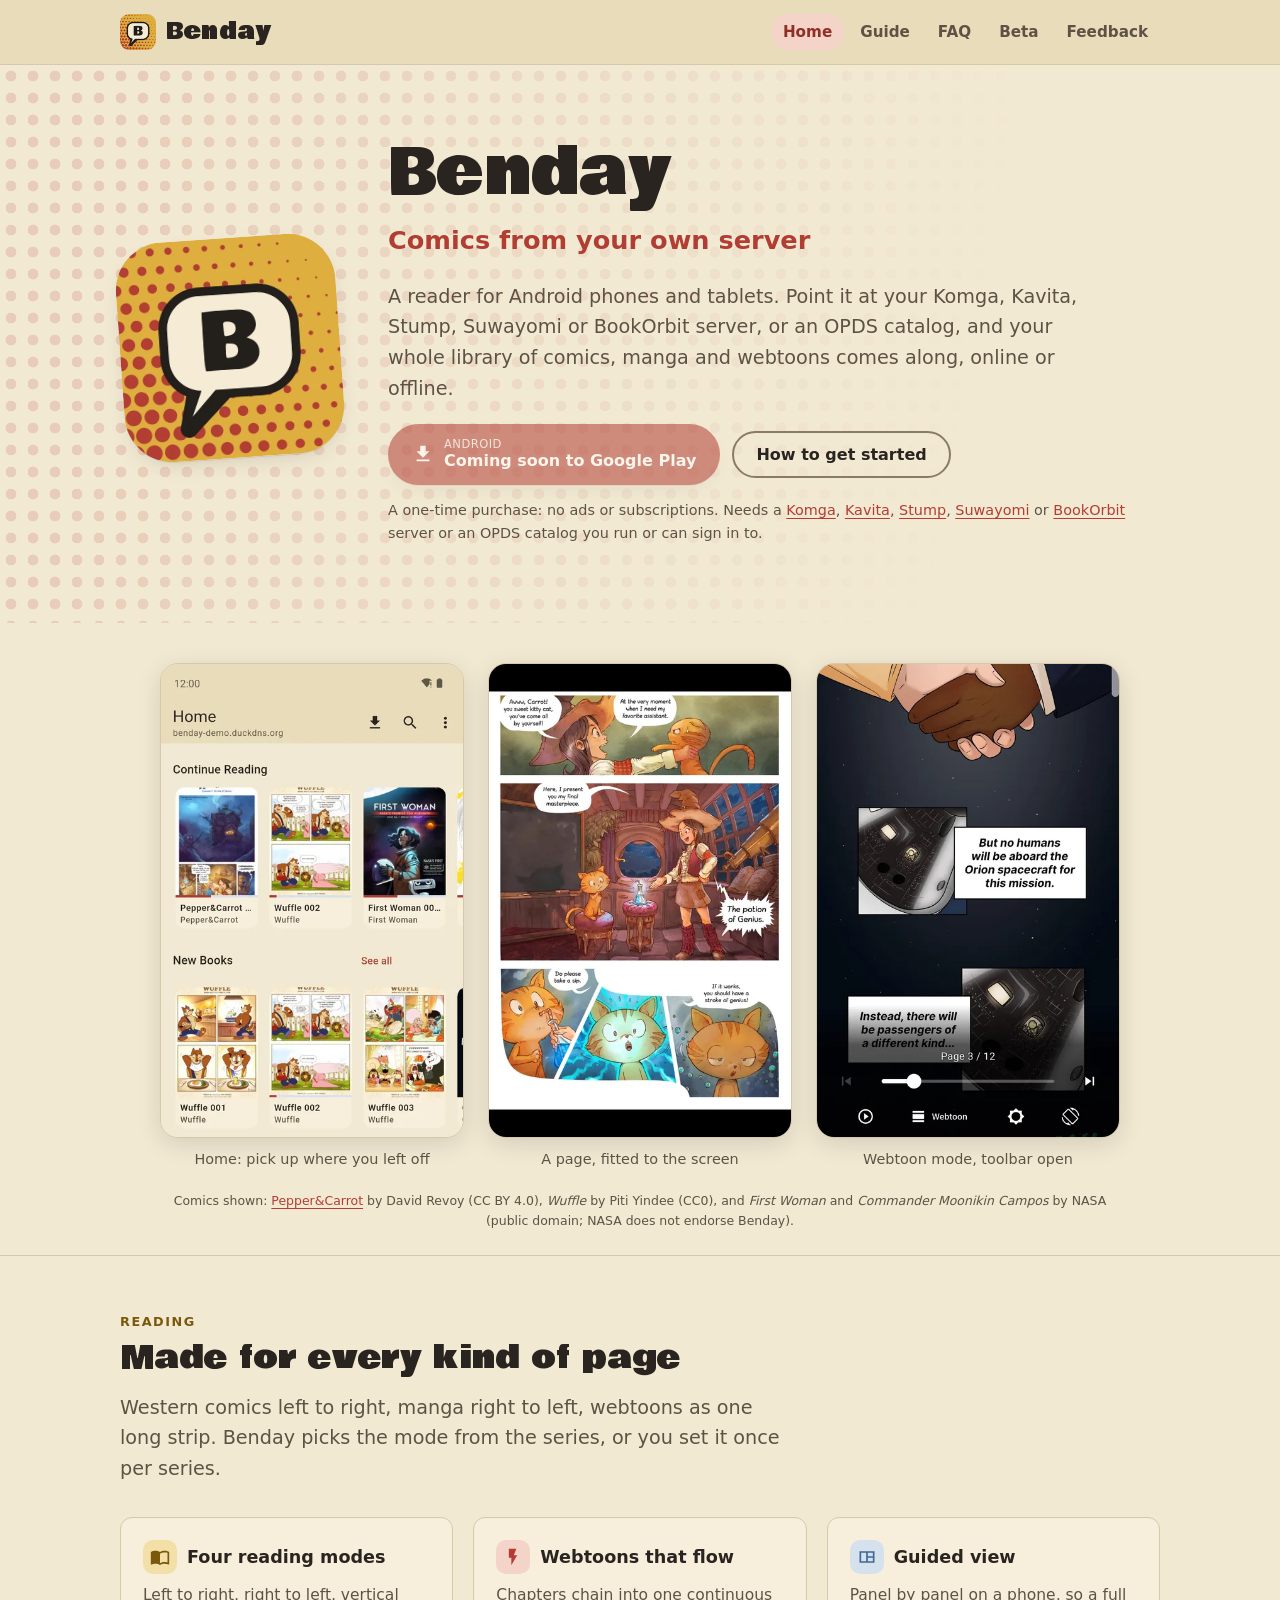
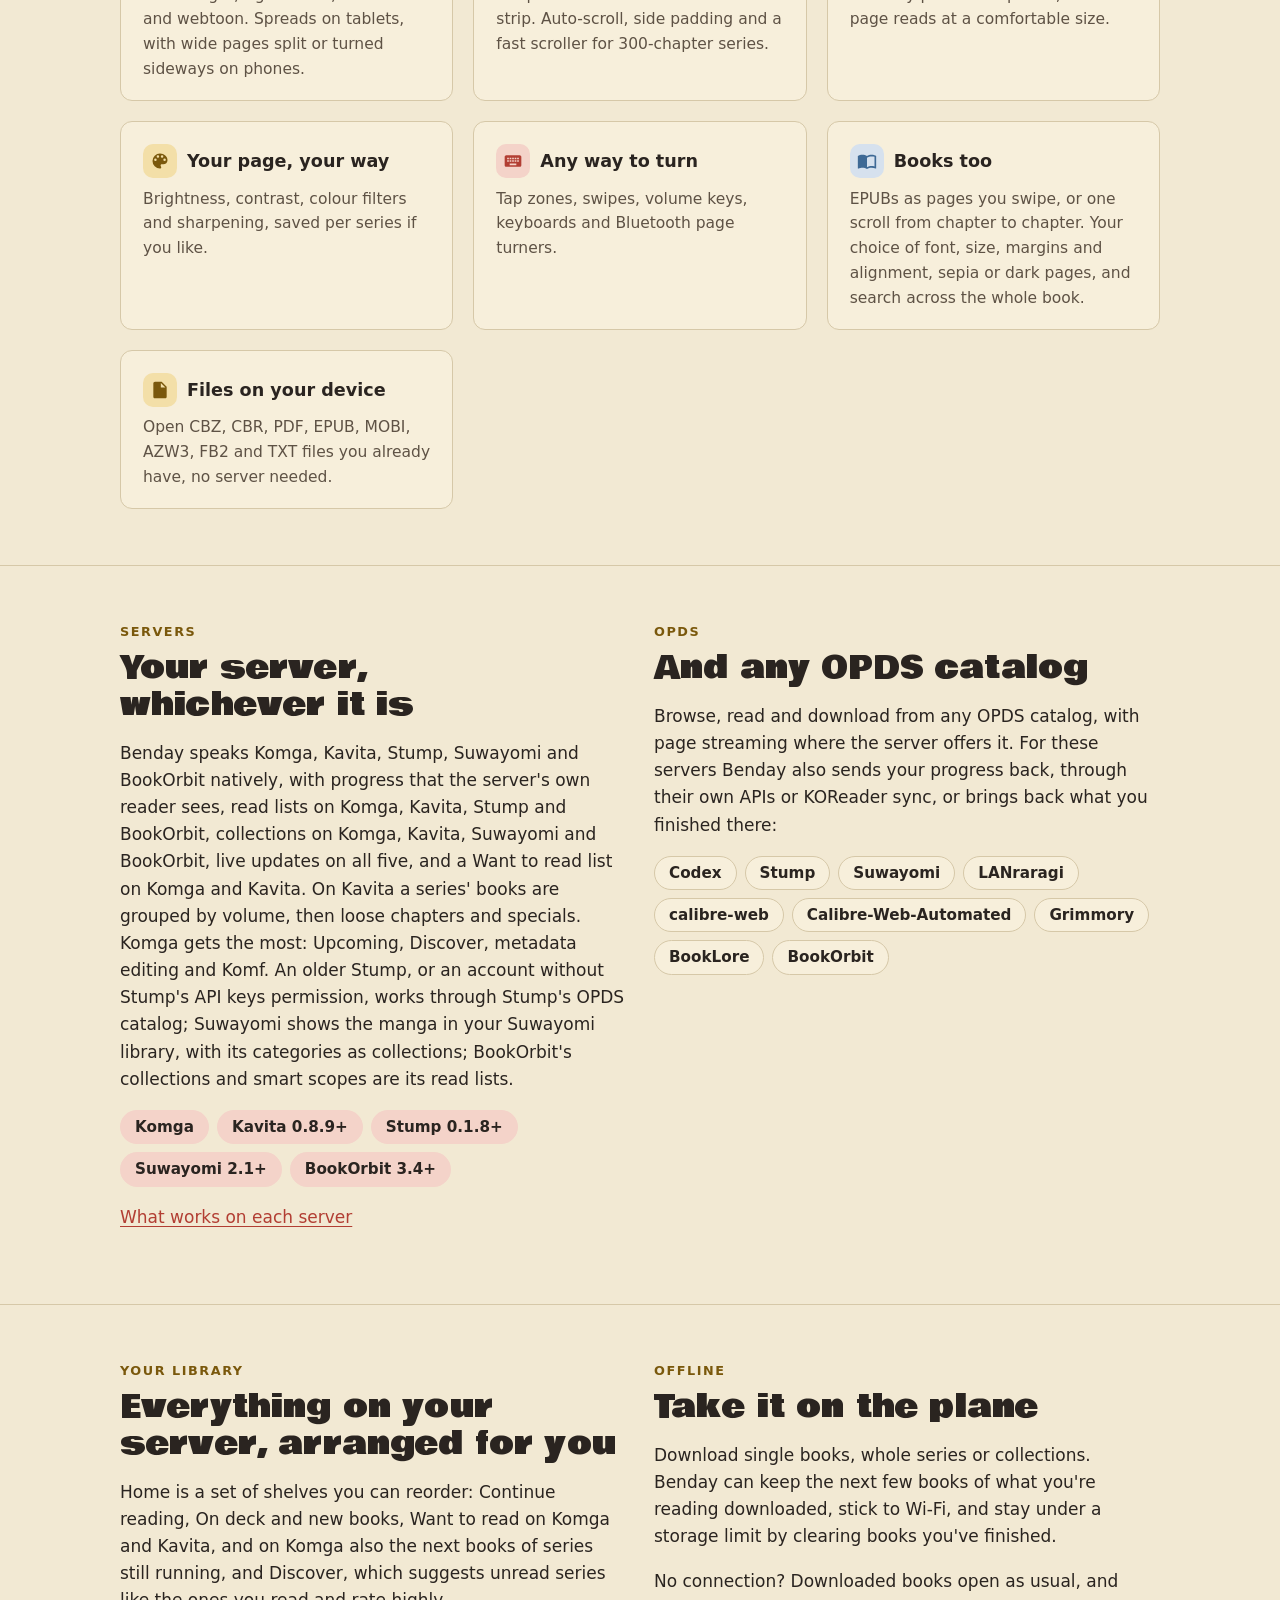
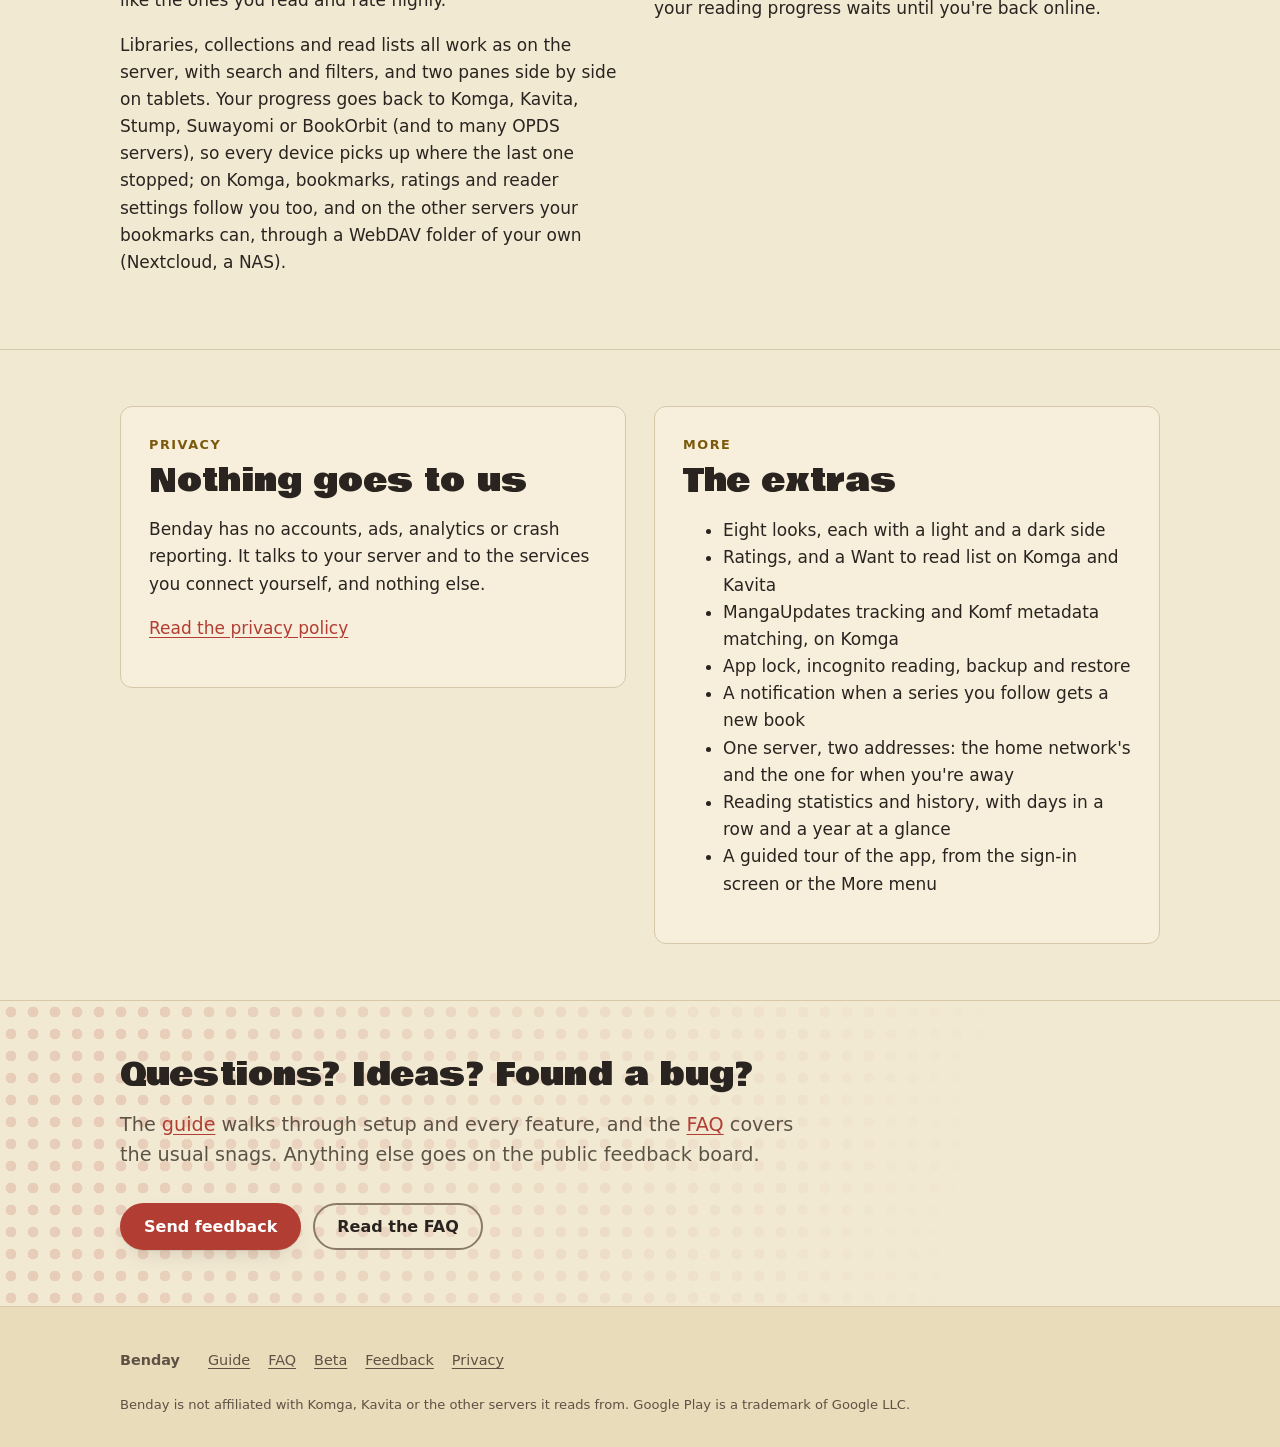
==== commit 4cd48de2: "Docs: YACReader, more ebook formats, PDF contents and search, vocabulary, continuous scrolling" ====
--- a/index.html
+++ b/index.html
@@ -106,7 +106,7 @@
           </article>
           <article class="feature">
             <h3><span class="badge"><svg viewBox="0 0 24 24" aria-hidden="true"><path fill="currentColor" d="M14 2H6c-1.1 0-2 .9-2 2v16c0 1.1.9 2 2 2h12c1.1 0 2-.9 2-2V8l-6-6zm-1 7V3.5L18.5 9H13z"/></svg></span>Files on your device</h3>
-            <p>Open CBZ, CBR, PDF and EPUB files you already have, no server needed.</p>
+            <p>Open CBZ, CBR, PDF, EPUB, MOBI, AZW3, FB2 and TXT files you already have, no server needed.</p>
           </article>
         </div>
       </div>
